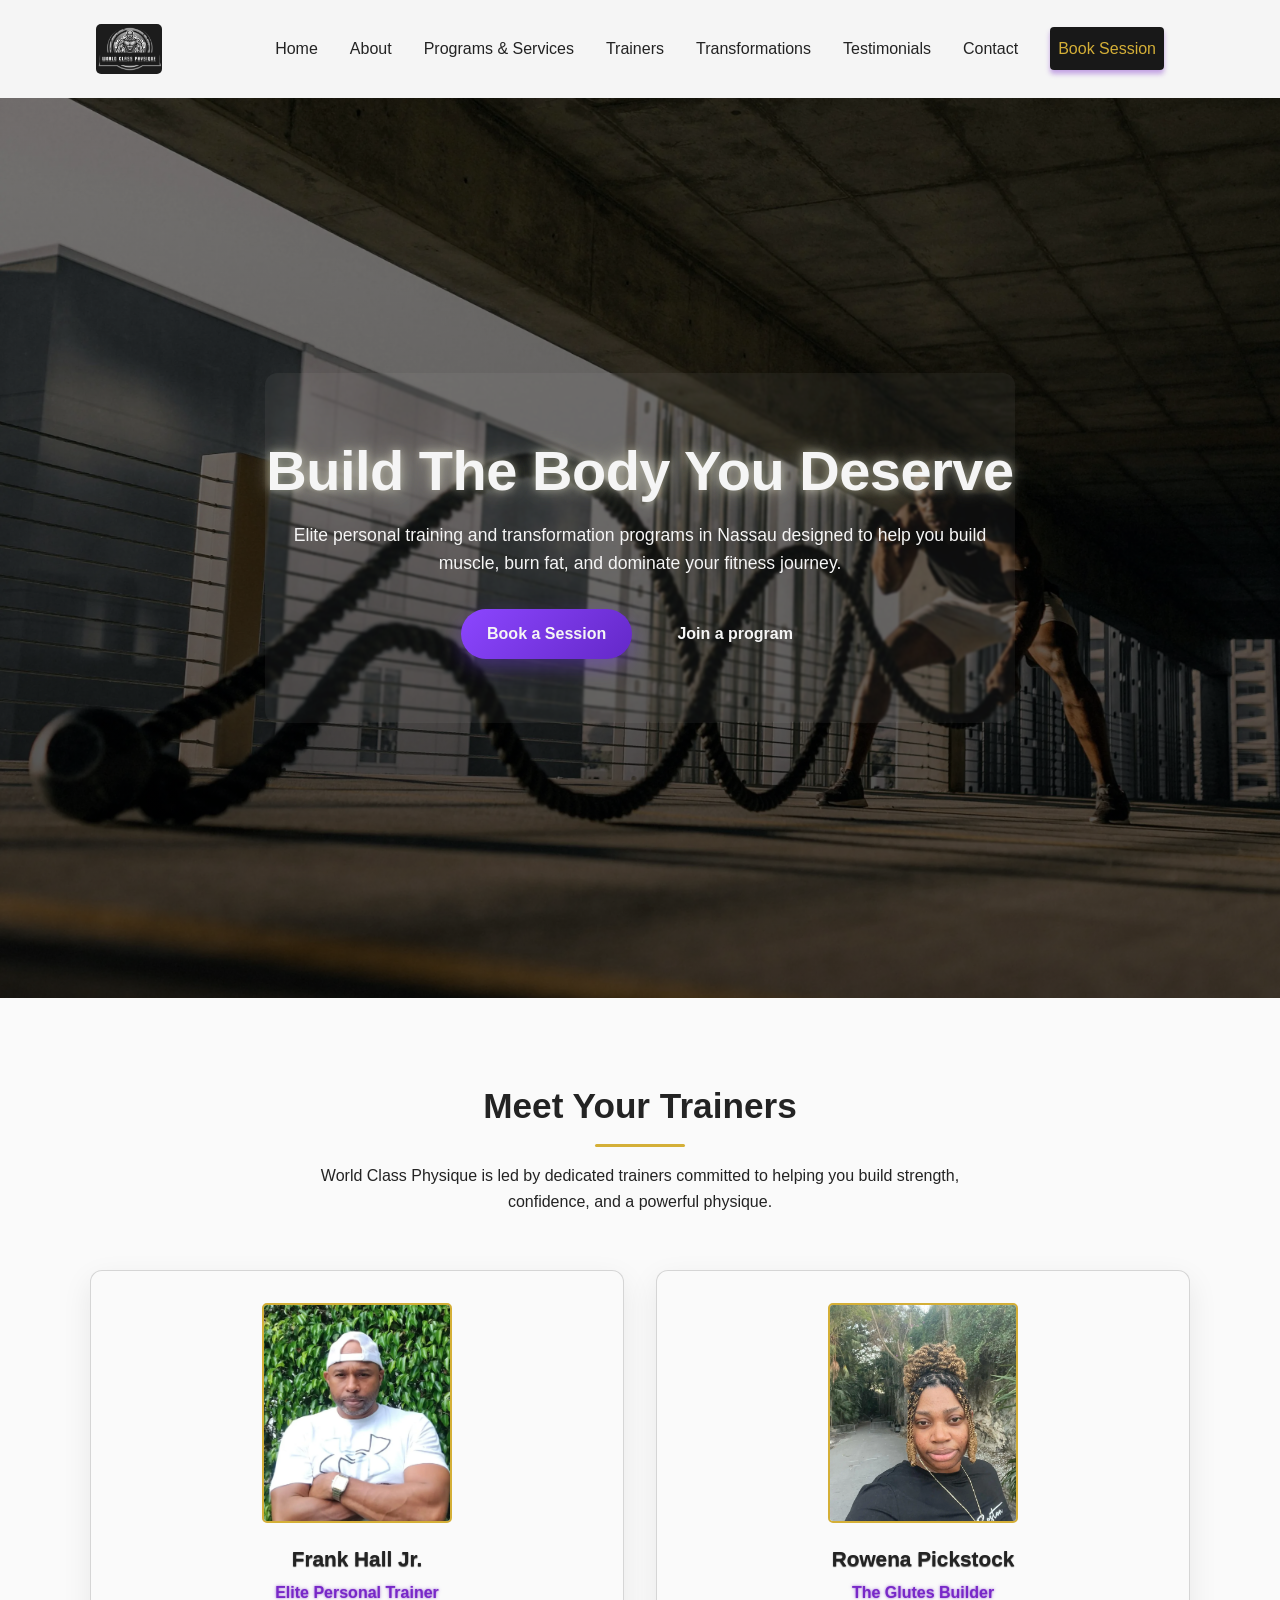
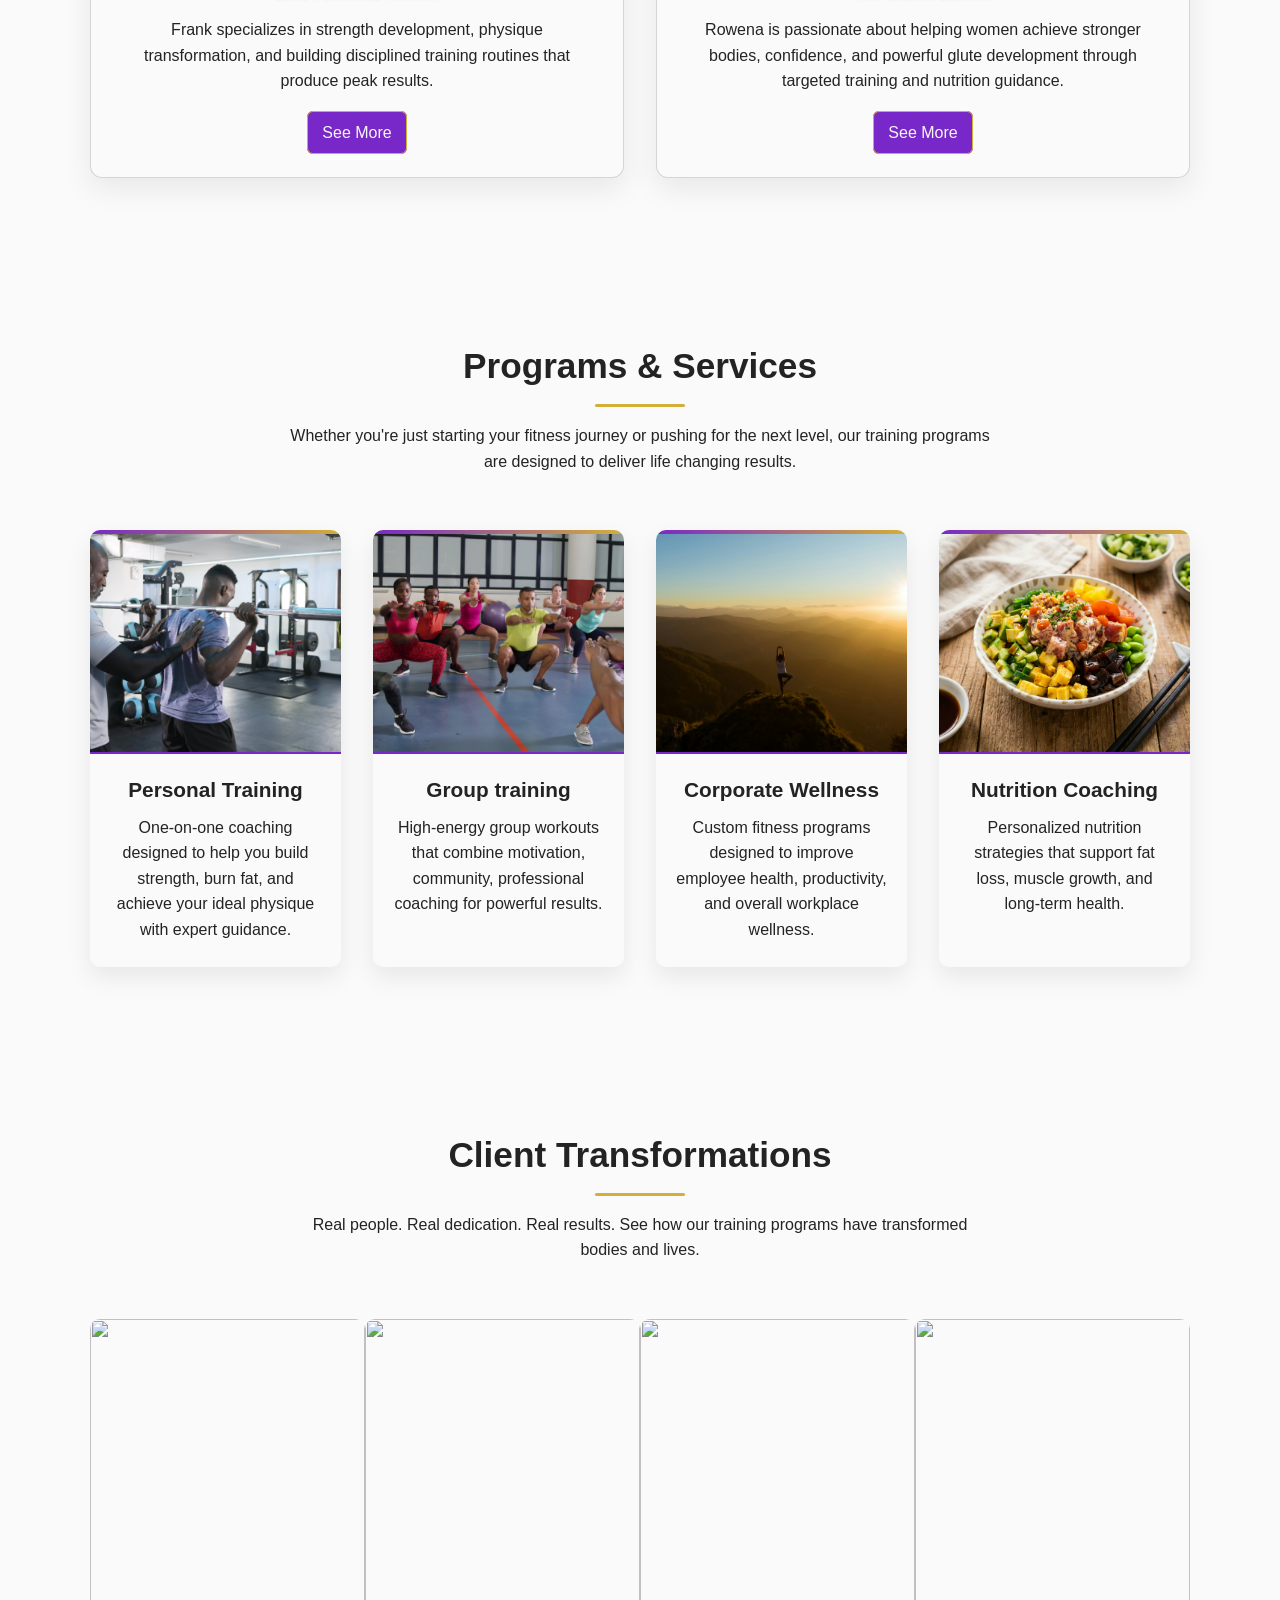
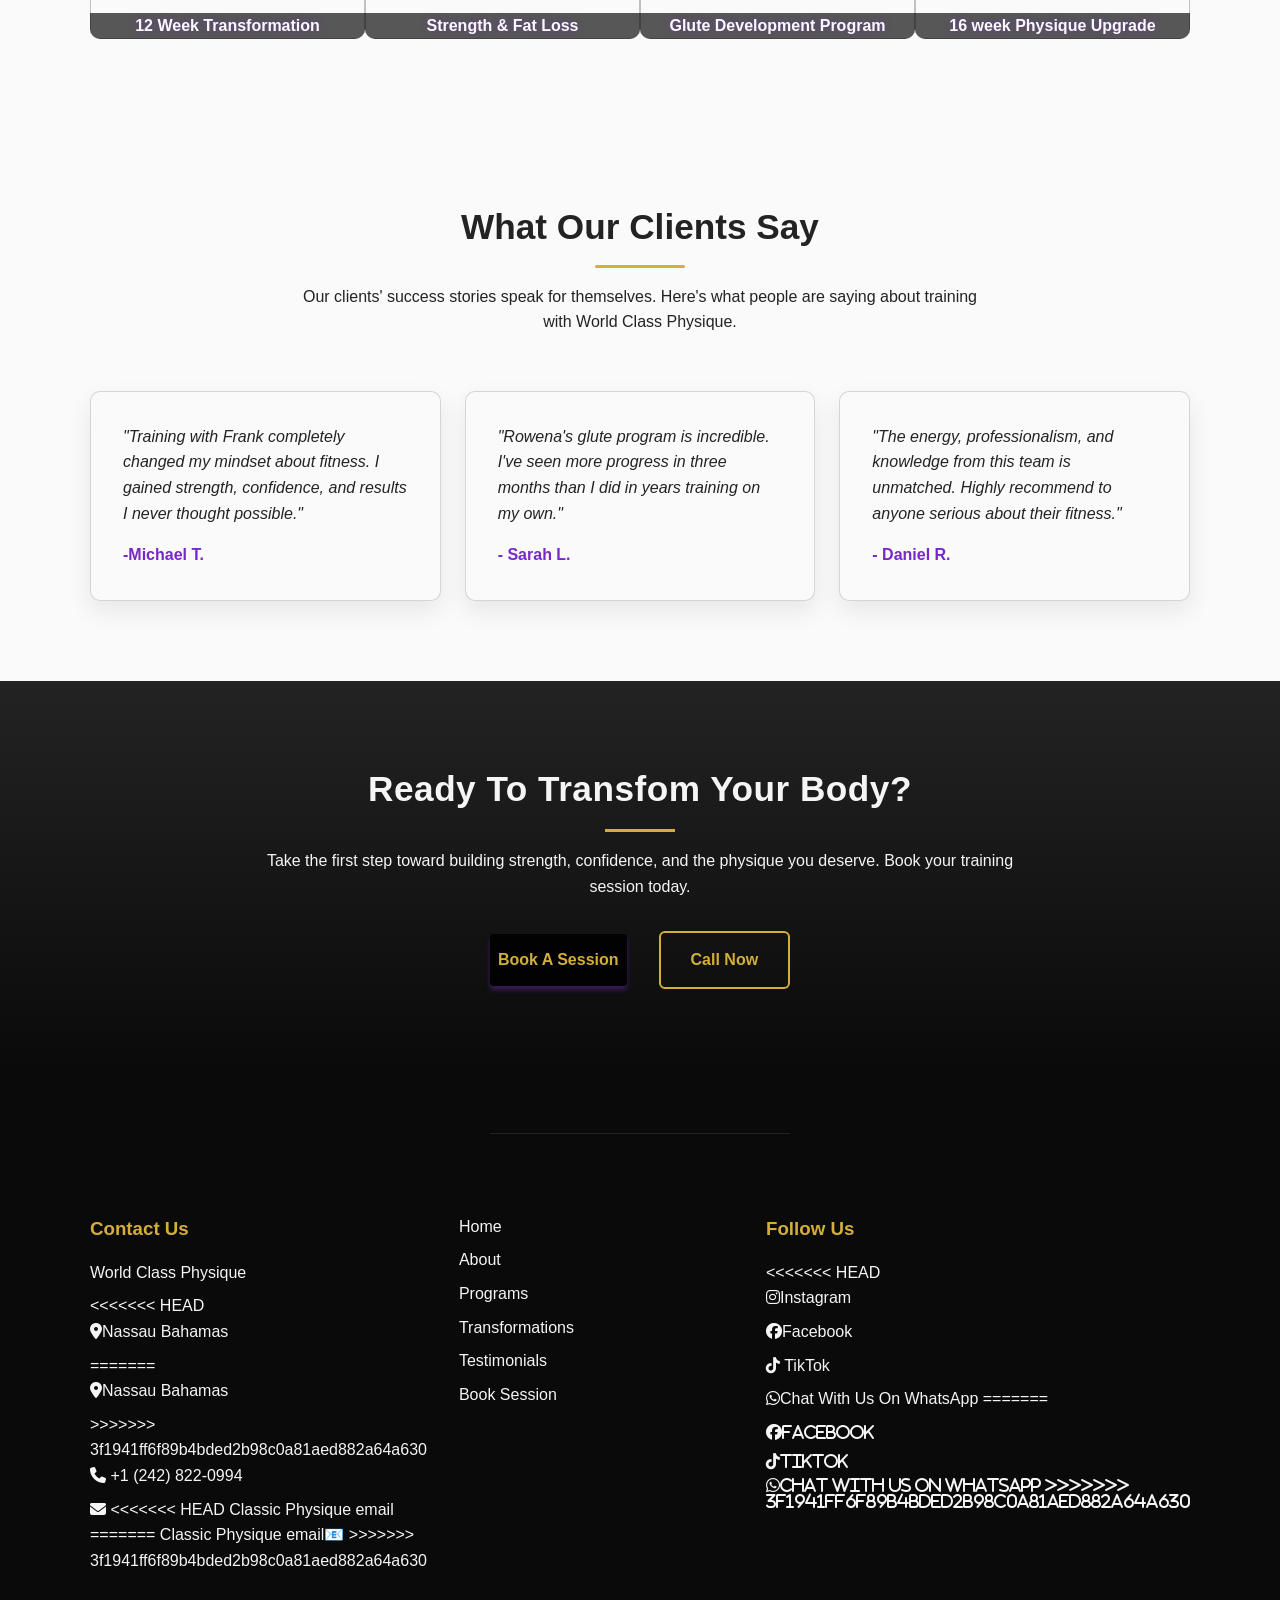
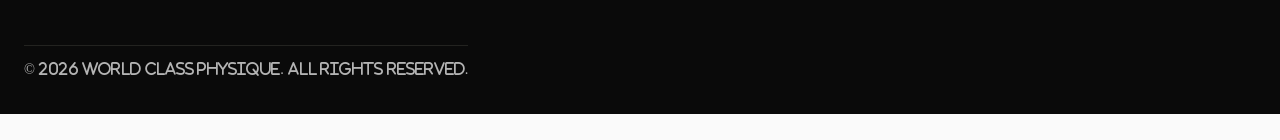
==== index.html @ ebf7472f "new updatte" ====
<!DOCTYPE html>
<html lang="en">

<head>
  <meta charset="UTF-8" />
  <meta name="description"
    content="Elite personal training and corporate wellness programs in Nassau Bahamas. Build muscle, lose fat, and transform your physique." />
  <meta name="viewport" content="width=device-width, initial-scale=1.0" />
  <title>World Class Physique | Personal Training Nassau</title>
  <link rel="stylesheet" type="text/css" href="./css/style.css" />
  <link rel="stylesheet" type="text/css" href="./css/root.css" />

  <link rel="icon" href="./images/favicon-16x16.png" />
  <link rel="stylesheet" href="https://cdnjs.cloudflare.com/ajax/libs/font-awesome/6.5.0/css/all.min.css">
  <link rel="stylesheet" href="./css/font-awesome.css" type="text/css"/>

  <link rel="icon" href="./images/favicon.png" />
  <link rel="stylesheet" href="https://cdnjs.cloudflare.com/ajax/libs/font-awesome/6.5.0/css/all.min.css">
  <link rel="stylesheet" href="./css/font-awesome.css" type="text/css"/>
</head>

<body>
  <header class="header">

    <!-- nav warpper -->

    <div class="nav-wrapper">
      <!-- nav bar -->
      <nav class="navbar">

        <!-- logo -->

        <div class="logo">
          <a href="./index.html">
           <img src="./images/Frank's Logo.png" alt="World Class Physique logo"/> 
          </a> 
        </div>

        <!-- mobile toggle menu -->
        <button class="menu-toggle" aria-label="Toggle Menu">

          <!-- creates lines for our mobile menu -->

          <span></span>
          <span></span>
          <span></span>
        </button>

        <ul class="nav-links">

          <!-- nav menu -->

          <li><a href="#home">Home</a></li>
          <li><a href="#about">About</a></li>
          <li><a href="#programs-services">Programs & Services</a></li>
          <li><a href="./html/meet-your-trainer.html#trainers">Trainers</a></li>
          <li><a href="#transformations">Transformations</a></li>
          <li><a href="#testimonials">Testimonials</a></li>
          <li><a href="#contact">Contact</a></li>

          <li>
            <a class="cta-btn" href="./html/contact.html#booking">Book Session</a>
          </li>
        </ul>
      </nav>
      <div class="nav-overlay"></div>
    </div>
  </header>

  <main>
    <section id="home" class="hero">

      <!-- hero image -->
      <div class="hero-overlay"></div>

      <!-- hero content -->
      <div class="hero-content">

        <h1>Build The Body You Deserve</h1>

        <p>Elite personal training and transformation programs in Nassau designed to help you build muscle, burn fat,
          and dominate your fitness journey.</p>

        <!-- CTA Buttons -->

        <div class="hero-buttons">

          <a href="./html/contact.html#booking" class="btn btn-primary">Book a Session</a>

          <a href="#programs-services" class="btn btn-secondary">Join a program</a>
        </div>
      </div>
    </section>

    <section id="about" class="about">
      <!-- section header -->

      <div class="section-header">
        <h2>Meet Your Trainers</h2>
        <p>World Class Physique is led by dedicated trainers committed to helping you build strength, confidence, and a
          powerful physique.</p>
      </div>

      <!-- trainer cards -->

      <div class="trainer-grid">

        <!-- trainer 1 -->

        <article class="trainer-card">

          <div class="trainer-image">
            <img src="./images/Frank's Profile picture.webp" alt="Trainer posing in front of a hedge"/>
          </div>

          <h3>Frank Hall Jr.</h3>

          <p class="trainer-role"> Elite Personal Trainer</p>

          <p>Frank specializes in strength development, physique transformation, and building disciplined training
            routines that produce peak results.</p>
            <br>
            <div>
              <a class="see-more" href="./html/meet-your-trainer.html#trainers">See More</a>
            </div>
        </article>
        <!-- trainer 2 -->

        <article class="trainer-card">

          <div class="trainer-image">
            <img src="./images/Trainer-Rowina.webp" alt="Trainer Rowina" />
          </div>

          <h3>Rowena Pickstock</h3>

          <p class="trainer-role">The Glutes Builder</p>

          <p>Rowena is passionate about helping women achieve stronger bodies, confidence, and powerful glute
            development through targeted training and nutrition guidance.</p>
            <br>
            <div>
              <a class="see-more" href="./html/meet-your-trainer.html#trainer2">See More</a>
            </div>
        </article>
      </div>
    </section>

    <section id="programs-services" class="programs">

      <!-- section heading -->

      <div class="section-header">

        <h2>Programs & Services</h2>

        <p>Whether you're just starting your fitness journey or pushing for the
          next level, our training programs are designed to deliver life changing results.</p>
      </div>

      <!-- service grid -->

      <div class="services-grid">

        <!-- service 1 -->

        <article class="service-card">

          <div class="service-image">
            <img src="./images/World class physique personal trainer.webp.webp" alt="" />
          </div>

          <h3>Personal Training</h3>

          <p>
            One-on-one coaching designed to help you build strength, burn fat, and achieve your ideal physique with
            expert guidance.
          </p>
        </article>

        <!-- service 2 -->

        <article class="service-card">

          <div class="service-image">
            <img src="./images/Group Training.webp" alt="" />
          </div>

          <h3>Group training</h3>

          <p>
            High-energy group workouts that combine motivation, community, professional coaching for powerful results.
          </p>
        </article>

        <!-- service 3 -->

        <article class="service-card">

          <div class="service-image">
            <img src="./images/Custom workouts.jpg" alt="" />
          </div>

          <h3>Corporate Wellness</h3>

          <p>
            Custom fitness programs designed to improve employee health, productivity, and overall workplace wellness.
          </p>
        </article>

        <!-- section 4 -->

        <article class="service-card">

          <div class="service-image">
            <img src="./images/Physique nutrition.webp" alt="" />
          </div>

          <h3>Nutrition Coaching</h3>

          <p>
            Personalized nutrition strategies that support fat loss, muscle growth, and long-term health.
          </p>
        </article>
      </div>
    </section>

    <section id="transformations" class="transformations">

      <!-- section header -->

      <div class="section-header">

        <h2> Client Transformations</h2>

        <p>
          Real people. Real dedication. Real results. See how our training programs have transformed bodies and lives.
        </p>
      </div>

      <!-- transformation-grid -->

      <div class="transformations-grid">

        <!-- Transformation 1 -->

        <figure class="transformation-card">

          <img src="" alt="" />

          <figcaption>
            12 Week Transformation
          </figcaption>
        </figure>

        <!-- Transformation 2 -->

        <figure class="transformation-card">

          <img src="" alt="" />

          <figcaption>
            Strength & Fat Loss
          </figcaption>
        </figure>

        <!-- Transformation 3 -->

        <figure class="transformation-card">

          <img src="" alt="" />

          <figcaption>
            Glute Development Program
          </figcaption>
        </figure>
        <!-- Transformation 4 -->

        <figure class="transformation-card">
          <img src="" alt=""/>

          <figcaption>
            16 week Physique Upgrade
          </figcaption>
        </figure>
      </div>
    </section>

    <section id="testimonials" class="testimonials">

      <!-- section header -->

      <div class="section-header">

        <h2>What Our Clients Say</h2>

        <p>
          Our clients' success stories speak for themselves. Here's what people are saying about training with World
          Class Physique.
        </p>
      </div>

      <!-- testimonials Grid -->

      <div class="testimonials-grid">

        <!-- testimonials 1 -->

        <article class="testimonial-card">

          <p class="testimonial-text">
            "Training with Frank completely changed my mindset about fitness. I gained strength, confidence, and results
            I never thought possible."
          </p>

          <p class="testimonial-name">
            -Michael T.
          </p>
        </article>

        <!-- testimonial 2 -->

        <article class="testimonial-card">

          <p class="testimonial-text">
            "Rowena's glute program is incredible. I've seen more progress in
            three months than I did in years training on my own."
          </p>

          <p class="testimonial-name">
            - Sarah L.
          </p>
        </article>


        <!-- testimonial 3 -->

        <article class="testimonial-card">

          <p class="testimonial-text">
            "The energy, professionalism, and knowledge from this team is unmatched. Highly recommend to anyone serious
            about their fitness."
          </p>

          <p class="testimonial-name">
            - Daniel R.
          </p>
        </article>
      </div>
    </section>

    <section class="booking">

      <div class="booking-container">

        <h2>Ready To Transfom Your Body?</h2>

        <p>
          Take the first step toward building strength, confidence, and the physique you deserve. Book your training
          session today.
        </p>

        <div class="booking-buttons">

          <a href="./html/contact.html#booking" class="cta-btn">Book A Session</a>

          <a href="tel:12428220994" class="secondary-btn">Call Now</a>
        </div>
      </div>
    </section>
  </main>

  <footer class="footer">

    <div class="footer-top"></div>

    <div class="footer-container">

      <!-- contact Info -->

      <div class="footer-column">

        <h3>Contact Us</h3>

        <p>World Class Physique</p>

<<<<<<< HEAD
        <p class="nassau"><i class="fa-solid fa-location-dot"></i>Nassau Bahamas</p>
=======
        <p><i class="fa-solid fa-location-dot"></i>Nassau Bahamas</p>
>>>>>>> 3f1941ff6f89b4bded2b98c0a81aed882a64a630

        <p>
          <a href="tel:12428220994">
            <i class="fa-solid fa-phone"></i> +1 (242) 822-0994
          </a>
        </p>

        <p>
          <a href="mailto:info@worldclassphysique.org">
            <i class="fa-solid fa-envelope"></i>
<<<<<<< HEAD
            Classic Physique email</a>
=======
            Classic Physique email📧</a>
>>>>>>> 3f1941ff6f89b4bded2b98c0a81aed882a64a630
        </p>
      </div>
      <!-- quick links -->

      <div class="footer-column">

        <ul class="footer-links">
          <li><a href="#home">Home</a></li>
          <li><a href="#about">About</a></li>
          <li><a href="#programs">Programs</a></li>
          <li><a href="#transformations">Transformations</a></li>
          <li><a href="#testimonials">Testimonials</a></li>
          <li><a href="./html/contact.html#booking">Book Session</a></li>
        </ul>
      </div>

      <!-- social media -->

      <div class="footer-column" id="contact">

        <h3>Follow Us</h3>

        <ul class="social-links">
<<<<<<< HEAD
          <li class="insta">
            <a href="#" target="_blank">
            <i class="fa-brands fa-instagram"></i>Instagram
            </a>
          </li>

          <li class="fbook">
              <a href="#" target="_blank">
                <i class="fa-brands fa-facebook"></i>Facebook
              </a>
          </li>

          <li class="tik">
            <a href="#" target="_blank">
              <i class="fa-brands fa-tiktok"></i>
            TikTok</a>
          </li>

          <li class="whatsapp">
            <a href="https://wa.me/12428220994" target="_blank">
              <i class="fa-brands fa-whatsapp"></i>Chat With Us On WhatsApp
=======
          <li>
            <a href="#" target="_blank">
            <i class="fa-brands fa-instagram></i>Instagram
            </a>
          </li>

          <li>
              <a href="#" target="_blank">
                <i class="fa-brands fa-facebook">Facebook</i>
              </a>
          </li>

          <li>
            <a href="#" target="_blank">
              <i class="fa-brands fa-tiktok">TikTok</i>
            </a>
          </li>

          <li>
            <a href="https://wa.me/12428220994" target="_blank">
              <i class="fa-brands fa-whatsapp">Chat With Us On WhatsApp</i>
>>>>>>> 3f1941ff6f89b4bded2b98c0a81aed882a64a630
            </a>
          </li>
        </ul>
      </div>
    </div>

    <!-- Footer bottom -->

    <div class="footer-bottom">
      <p>© 2026 World Class Physique. All Rights Reserved.</p>
    </div>
  </footer>
  <script src="./js/script.js"></script>
</body>
</html>
---- css/style.css ----
* {
  box-sizing: border-box;
  margin: 0px;
  padding: 0px;
}

html {
  scroll-behavior: smooth;
}


/* base styling */

body {
  font-family: 'Roboto', sans-serif;
  line-height: 1.6;
  color: var(--text-primary);
  background-color: var(--bg-light);
  /* height: 100vh; */
}

/* body.menu-open { */


/* images */

img {
  max-width: 100%;
  display: block;
}

/* links */

a {
  text-decoration: none;
  color: inherit;
}

/* lists */

ul {
  list-style: none;
}

/* section spacing*/

section {
  padding: 4rem 1.5rem;
}

.section-header {
  text-align: center;
  max-width: 700px;
  margin: 0 auto 3rem auto;
}

.section-header h2 {
  font-size: 2rem;
  margin-bottom: 1rem;
}

.section-header p {
  font-size: 1rem;
  color: rgb(90, 90, 90);
}

/* buttons */

.btn {
  display: inline-block;
  padding: 12px 26px;
  border-radius: 50px;
  font-weight: 600;
  font-size: 1rem;
  transition: all 0.3s ease;
  cursor: pointer;
}

/* primary button */

.btn-primary {
  background: linear-gradient(
    135deg,
    rgb(140, 70, 255),
    rgb(100, 40, 200)
  );
  color: whitesmoke;
  box-shadow: 0 8px 20px rgba(120, 60, 255, 0.35)
}

.btn-primary:hover {
  transform: translateY(-3px);
  box-shadow: 1px 1px 1px 1px rgba(255, 255, 225, 0.50);
}

.btn-primary:active {
  transform: translateY(0)
}

/* btn secondary */
.btn-secondary {
  color: whitesmoke;
  background: transparent;
}

.btn-secondary:hover {
  background: rgba(255, 255, 255, 0.12);
  color: rgba(255, 255, 225, 0.75);
  transform: translateY(-3px);
  border: 2px solid var(--purple);
  box-shadow: 1px 1px 1px 1px rgba(120, 60, 225, 0.40);
}

/* for the containers */

.container {
  max-width: 1100px;
  margin: 0 auto;
  padding: 0 1.5rem;
}

/* navbar */

.header {
  width: 100%;
  background-color: whitesmoke;
  position: sticky;
  top: 0;
  z-index: 1000;
  transition: box-shadow 0.3s ease;
  /* border-bottom: 1px solid var(--accent-color) */
}

.header.scrolled {
  box-shadow: 0 8px 20px rgba(0, 0, 0, 0.15);
}

.nav-wrapper {
  max-width: 1100px;
  margin: 0 auto;
  padding: 1rem;
}

.navbar {
  display: flex;
  justify-content: space-between;
  align-items: center;
}

/* logo */

.logo img {
  height: 40px;
  border-radius: 5px;
}

/* hamburger menu */

.menu-toggle {
  position: relative;
  z-index: 1002;
  background: none;
  border: none;
  cursor: pointer;
  display: flex;
  flex-direction: column;
  gap: 5px;
}

.menu-toggle span {
  display: block;
  width: 25px;
  height: 3px;
  background-color: var(--charcoal);
}

/* nav links */

.nav-links {
  display: flex;
  flex-direction: column;
  gap: 1.5rem;
  position: absolute; 
  top: 0;
  left: -100%;
  width: 260px;
  height: 100vh;
  background-color: whitesmoke;
  padding: 5rem 2rem;
  transition: left 0.3s ease;
  z-index: 1001;
}

/* nav-links mobile js */

.nav-links.active {
  left: 0;
}

/* nav links hover */

.nav-links a {
  font-weight: 500;
  transition: color 0.3s ease;
}

.nav-links a:hover {
  color: var(--purple);
}

/* nav overlay */

.nav-overlay {
  position: fixed;
  top:0;
  left: 0;
  width: 100%;
  height: 100vh;
  background-color: rgba(0, 0, 0, 0.5);
  opacity: 0;
  visibility: hidden;
  transition: opacity 0.3s ease;
  z-index: 1000;
}

/* show overlay */

.nav-overlay.active {
  opacity: 1;
  visibility: visible;
}


/* hero section */

.hero {
  position: relative;
  min-height: 100vh;
  background-image: url('../images/karsten-winegeart-0Wra5YYVQJE-unsplash.webp');
  background-size: cover;
  background-repeat: no-repeat;
  background-position: center;
  display: flex;
  align-items: center;
  justify-content: center;
  text-align: center;
  color: whitesmoke;
}

/* hero overlay */
.hero-overlay {
  position: absolute;
  top: 0;
  left: 0;
  width: 100%;
  height: 100%;
  background: linear-gradient(
    rgba(0, 0, 0, 0.5),
    rgba(0, 0, 0, 0.7)
  );
  z-index: 1;
}

/* hero content */

.hero-content {
  position: relative;
  max-width: 700px;
  padding: 3rem;
  z-index: 2;
  background: rgba(255, 255, 255, 0.05);
  backdrop-filter: blur(1px);
  border-radius: 12px;
  
}

.hero h1 {
  font-size: 2.6rem;
  margin-bottom: 1rem;
  line-height: 1.2;
  letter-spacing: -0.5px;
  text-shadow: 
  0px 0px 8px rgba(255, 255, 225, 0.40),
  0px 0px 18px rgba(255, 255, 225, 0.30),
  0px 0px 30px rgba(255, 255, 225, 0.2);
  animation: textGlow 2.5s ease-in-out infinite alternate;
}

@keyframes textGlow {
  from {
    text-shadow: 
    0px 0px 6px rgba(255, 255, 225, 0.35),
    0 0 12px rgba(255, 255, 225, 0.25);
  }

  to {
    text-shadow: 
    0 0 10px rgba(255, 255, 225, 0.45),
    0 0 20px rgba(255, 255, 225, 0.35);
  }
}

.hero p {
  font-size: 1.1rem;
  margin-bottom: 2rem;
}

/* hero buttons */

.hero-buttons {
  display: flex;
  flex-direction: column;
  align-items: center;
  justify-content: center;
  gap: 1.2rem;
}

/* about */

.about {
  background: var(--bg-light);
  padding: 5rem 1.5rem;
}

.section-header {
  text-align: center;
  max-width: 700px;
  margin: 0 auto 3.5rem auto;
}

.section-header h2 {
  font-size: 2.2rem;
  margin-bottom: 1rem;
  color: var(--charcoal);
  position: relative;
}

.section-header h2::after {
  content: "";
  display: block;
  width: 90px;
  height: 3px;
  background: var(--accent-color);
  margin: 0.6rem auto 0;
  border-radius: 2px;
}

.section-header p {
  margin-bottom: 1rem;
  color: var(--text-primary);
  line-height: 1.6;
}


/* trainer grid */

.trainer-grid {
  display: grid;
  grid-template-columns: 1fr;
  align-items: center;
  justify-content: center;
  gap: 2rem;
  max-width: 1100px;
  margin: auto;
}

/* trainer cards */

.trainer-card {
  background: var(--bg-light);
  padding: 2rem;
  border-radius: 12px;
  box-shadow: 0 10px 30px rgba(0, 0, 0, 0.08);
  text-align: center;
  transition: transform 0.3s ease, box-shadow 0.3s ease;
  border: 1px solid rgba(68, 68, 68, 0.2);
}

.trainer-card img {
  /* text-align: center; */
  margin: 0 auto;
}

/* trainer hover */

.trainer-card:hover {
  transform: translateY(-6px);
  box-shadow: 0 1px 1px var(--accent-color);
  border: 1px solid var(--accent-color);
}

.trainer-image {
  margin-bottom: 1.2rem;
}

.trainer-image img {
  width: 190px;
  height: 220px;
  object-fit: cover;
  margin-bottom: 1rem;
  border-radius: 5px; 
  border: 2px solid var(--accent-color);
}

/* trainer name */

.trainer-card h3 {
  font-size: 1.3rem;
  color: var(--charcoal);
  margin-bottom: 0.25rem;
  text-shadow: 0px 1px 1px rgba(0, 0, 0, 0.7);
}

/* trainer role */

.trainer-role {
  color: var(--purple);
  font-weight: 600;
  margin-bottom: 0.75rem;
  text-shadow: 
  0px 0px 2px rgba(120, 40, 200, 0.60),
  0px 0px 4px rgba(120, 40, 200, 0.30);
  transition: text-shadow 0.3s ease;
}

.trainer-card:hover .trainer-role{

text-shadow:
0 0 6px rgba(120,40,200,0.6),
0 0 16px rgba(120,40,200,0.4);

}

.trainer-card p {
  line-height: 1.6;
  font-size: 1rem;
}

/* trainer see more */

.see-more {
  background-color: var(--purple);
  border: 1px solid var(--accent-color);
  padding: 12px 14px;
  border-radius: 6px;
  color: var(--text-light);
}
/* programs */

.programs {
  background: var(--bg-light);
  padding: 5rem 1.5rem;
}

/* service grid */

.services-grid {
  display: grid;
  grid-template-columns: 1fr;
  gap: 2rem;
  max-width: 1100px;
  margin: auto;
}

/* grid service design */

.service-card {
  background: var(--bg-light);
  border-radius: 10px;
  overflow: hidden;
  box-shadow: 0 10px 25px rgba(0, 0, 0, 0.08);
  transition: transform 0.3s ease, box-shadow 0.3s ease;
  text-align: center;
  padding-bottom: 1.5rem;
}

/* card hover */

.service-card:hover {
  transform: translateY(-8px);
  box-shadow: 0 20px 40px rgba(0, 0, 0, 0.15)
}

/* service image */

.service-image img {
  width: 100%;
  height: 220px;
  object-fit: cover;
  display: block;
  border-bottom: 2px solid var(--purple);
}

/* service titles */

.service-card h3 {
  color: var(--charcoal);
  margin-top: 1.2rem;
  font-size: 1.3rem;
}

/* service text */

.service-card p {
  padding: 0 1.2rem;
  margin-top: 0.5rem;
  color: var(--text-primary);
  font-size: 1rem;
}

/* service before accent */

.service-card::before {
  content: "";
  display: block;
  height: 4px;
  background: linear-gradient(90deg,
  var(--purple),
  var(--accent-color)
  );
}

/* transformation section */

.transformations {
  background-color: var(--bg-light);
  padding: 5rem 1.5rem;
}

/* transformation grid */

.transformations-grid {
  display: grid;
  grid-template-columns: 1fr;
  max-width: 1100px;
  margin: auto;
}

/* cards */

.transformation-card {
  position: relative;
  overflow: hidden;
  border-radius: 10px;
}

/* tansformation omages */

.transformation-card img {
  width: 100%;
  height: 320px;
  object-fit: cover;
  display: block;
  transition: transform 0.4s ease;
}

/* image zoom on hover */

.transformation-card:hover img {
  transform: scale(1.05)
}

/* caption overlay */

.transformation-card figcaption {
  position: absolute;
  bottom: 0;
  left: 0;
  width: 100%;
  background: rgba(0, 0, 0, 0.65);
  text-shadow: 0 0 6px rgba(120, 40, 200, 0.50);
  color: var(--bg-light);
  text-align: center;
  font-weight: 600;
}

/* testimonials */

.testimonials {
  background: var(--bg-light);
  padding: 5rem 1.5rem;
}

/* testimonials grid */

.testimonials-grid {
  display: grid;
  grid-template-columns: 1fr;
  gap: 1.5rem;
  max-width: 1100px;
  margin: auto;
}

/* testimonial-card */

.testimonial-card {
  background: var(--bg-light);
  padding: 2rem;
  border: 1px solid rgba(68, 68, 68, 0.2); border-radius: 10px;
  box-shadow: 0 10px 25px rgba(0, 0, 0, 0.08);
  position: relative;
  transition: transform 0.3s ease, box-shadow 0.3s ease;
}

/* testimonials hover lift */

.testimonial-card:hover {
  transform: translateY(-6px);
  box-shadow: 0px 2px 2px 2px rgba(120, 60, 225, 0.40);
}

/* quote styling  */

.testimonial-text {
  font-style: italic;
  line-height: 1.6;
  color: var(--text-primary);
  margin-bottom: 1rem;
}

/* client names */

.testimonial-name {
  font-weight: 600;
  color: var(--purple);
}

.testimonials-card::before {
  content: "";
  position: absolute;
  top: 10px;
  left: 15px;
  font-size: 3rem;
  color: var(--accent-color);
  opacity: 0.3;
}

/* booking section */

.booking {
  background: linear-gradient(
    180deg,
    var(--charcoal),
    var(--black)
  );
  color: var(--text-light);
  padding: 5rem 1.5rem;
  text-align: center;
  cursor: pointer;
}

/* booking container */

.booking-container {
  max-width: 750px;
  margin: auto;
}

/* booking h2 */

.booking h2 {
  font-size: 2.2rem;
  margin-bottom: 1rem;
  letter-spacing: 0.5px;
}

/* booking h2 after */

.booking h2::after {
  content: "";
  display: block;
  width: 70px;
  height: 3px;
  background: var(--accent-color);
  margin: 0.75rem auto 0;
}

/* booking papagraph */

.booking p {
  line-height: 1.6;
  color: var(--text-light);
  margin-bottom: 2rem;
}

/* booking layout */

.booking-buttons {
  display: flex;
  flex-direction: column;
  gap: 2rem;
  align-items: center;
}

/* cta btns */

.cta-btn {
  /* background: linear-gradient( */
    /* 135deg, */
    /* var(--purple), */
    /* var(160, 80, 225) */
  /* ); */

  background-color: rgba(0, 0, 0, 0.9);
  color: var(--accent-color);
  font-weight: 600;
  transition: all 0.3s ease;
  box-shadow: 0 4px 5px rgba(120, 40, 200, 0.4);
  border: 2px solid linear-gradient(
    135deg,
    var(--purple),
    var(160, 80, 225 )
  );
  padding: 13px 8px;
  border-radius: 4px;
}

/* cta hover effect */

.cta-btn:hover {
  transform: translateY(-3px);
  box-shadow: 
  0 8px 8px rgba(120, 40, 200, 0.50),
  0 0 8px rgba(120, 40, 200, 0.4);
}

/* seconday btn */

.secondary-btn {
  border: 2px solid var(--accent-color);
  color: var(--accent-color);
  padding: 14px 30px;
  border-radius: 6px;
  font-weight: 600;
  transition: all 0.3s ease;
}

/* seconday btn hover */

.secondary-btn:hover {
  background: var(--accent-color);
  color: var(--black);
  transform: translateY(-3px);
}

/* footer */

.footer {
  background: var(--black);
  color: var(--text-light);
  padding: 4rem 1.5rem 2rem;
}


/* footer container */

.footer-container {
  max-width: 1100px;
  margin: auto;
  display: grid;
  grid-template-columns: 1fr;
  gap: 2rem;
}

/* footer column */

.footer-column h3 {
  margin-bottom: 1rem;
  color: var(--accent-color);
}

/* footer text */

.footer-column p {
  margin-bottom: 0.5rem;
  color: var(--text-light);
}

.footer-links {
  list-style: none;
  padding: 0px;
}

/* footer link styling */

.footer-links li {
  margin-bottom: 0.5rem;
}

.footer-links a {
  color: var(--text-light);
  text-decoration: none;
  transition: color 0.25s ease;
}

/* footer hover */

.footer-links a:hover {
  color: var(--accent-color);
}

/* social links */

.social-links {
  list-style: none;
  padding: 0px;
}

.social-links li {
  margin-bottom: 0.5rem;
}

.social-links a {
  color: var(--text-light);
  text-decoration: none;
  transition: color 0.25s ease;
}


/* footer bottom */

.footer-bottom {
  border-top: 1px solid rgba(255, 255, 225, 0.1);
  margin-top: 2rem;
  padding-top: 1rem;
  text-align: center;
  font-size: 0.9rem;
  color: rgb(180, 180, 180);
}

.footer-top {
  padding: 1rem;
  border-left: 12px;
  max-width: 300px;
  height: 12px;
  margin: 0 auto 3rem;
  text-align: center;
  border-top: 1px solid rgba(255, 255, 225, 0.1);
  margin-bottom: 3rem;
  color: rgb(180, 180, 180);
}

/* trainers section */

.trainers-section {
  padding: 4rem 1.5rem;
  background-color: var(--bg-light);
}

/* trainer card container */

.trainer-card-container {
  display: flex;
  flex-direction: column;
  margin-bottom: 4rem;
  align-items: stretch;
  gap: 2rem;
}

/* trainer bio */

.trainer-bio {
  background-color: var(--bg-light);
  padding: 2rem;
  border-radius: 14px;
  border: 1px solid rgba(68, 68, 68, 0.2); 
  box-shadow: 0 10px 30px rgba(0, 0, 0, 0.25);
  transition: transform 0.3s ease, box-shadow 0.3s ease, border 0.3s ease;
}


.trainer-bio:hover {
  border: 1px solid var(--accent-color);
  box-shadow: 1px 1px 1px var(--accent-color);
  transform: translateY(-4px);
}

.trainer-header {
  display: flex;
  flex-direction: column;
  align-items: center;
  text-align: center;
  gap: 1rem;
  margin-bottom: 1.5rem;
}

.trainer-info h3 {
  margin: 0;
  font-size: 1.4rem;
  color: var(--charcoal);
}

.trainer-info {
  text-align: center;
}

.trainer-info h4 {
  margin-top: 0.2rem;
  font-size: 0.95rem;
  font-weight: 600;
  color: var(--purple);
  text-shadow:0px 0px 2px rgba(120, 40, 200, 0.60),
  0px 0px 4px rgba(120, 40, 200, 0.30);
  transition: text-shadow 0.3s ease;
}

.trainer-info h4:hover {
text-shadow:
0 0 6px rgba(120,40,200,0.6),
0 0 16px rgba(120,40,200,0.4);

}

.trainer-bio p {
  max-height: 320px;
  overflow-y: auto;
  line-height: 1.7;
  padding-right: 0.5rem;
}

/* trainer profile image */

.trainer-profile-image img {
  width: 190px;
  height: 220px;
  object-fit: cover;
  margin-bottom: 1rem;
  border-radius: 5px; 
  border: 2px solid var(--accent-color);
}

/* video section */

.trainer-video video {
  display: block;
  margin-top: 3rem;
  width: 100%;
  max-height: 420px;
  object-fit: cover;
  border-radius: 14px;
  box-shadow: 2px 10px 25px rgba(0, 0, 0, 0.40);
  object-fit: cover;
}

.trainer-video, .trainer-bio {
  flex: 1;
}



/* Iphone mini, regular phones, ipads, and desktop */
/* tablets */

/* tablet */

@media (min-width:768px) {

.menu-toggle {
  display: none;
}  

.nav-wrapper {
  max-width: 1100px;
  margin-left: 5rem;
}

.nav-links {
  position: sticky;
  display: flex;
  flex-direction: row;
  align-items: center;
  gap: 2rem;
  height: auto;
  width: auto;
  margin-left: auto;
  padding: 0;
}

.navbar {
  display: flex;
  flex-direction: row;
  align-items: center;
}

.services-grid {
  grid-template-columns: repeat(2,1fr);
}

.transformations-grid {
  grid-template-columns: repeat(2,1fr);
}

.testimonials-grid {
  grid-template-columns: repeat(2,1fr);
}

.trainer-grid {
  grid-template-columns: repeat(2,1fr);
}

.hero-buttons {
  flex-direction: row;
}

.booking-buttons {
  flex-direction: row;
  justify-content: center;
}

.footer-container {
  grid-template-columns: repeat(3,1fr);
}

.hero-content {
  max-width:750px;
  padding: 4rem 0;
}

.logo {
  margin-right: 1rem;
}

.trainer-card-container {
  display: flex;
  flex-direction: row;
  align-items: stretch;
  gap: 2rem;
}

.trainer-bio {
  width: 50%;
  flex: 1;
}

.trainer-video {
  width: 100%;
  height: 100%;
  object-fit: cover;
  min-height: 0;
}

.trainers-section {
  padding: 5rem 2.5rem;
}

.trainer-header {
  display: flex;
  flex-direction: column;
  align-items: center;
  justify-content: center;
}

}

/* small phones */

@media (max-width:380px) {

.hero h1 {
font-size:2.1rem;
}

.hero-content {
padding:2rem;
}

.btn {
padding:10px 20px;
font-size:0.9rem;
}

img {
height:auto;
}

.trainers-section {
  padding: 3rem 1rem;
}

.trainer-bio p {
  max-height: none;
}

.trainer-profile-image img {
  height: 125px;
  width: 124px;
}

.trainer-header {
  display: flex;
  flex-direction: column;
  align-items: center;
}


.trainer-profile-image img {
  margin-bottom: 0;
}

}

/* desktop */

@media (min-width:1024px) {

  .header {
    padding: 0.5rem 0;
  }

  .logo img {
    height: 50px;
  }

.services-grid {
grid-template-columns: repeat(4,1fr);
}

.transformations-grid {
grid-template-columns: repeat(4,1fr);
}

.testimonials-grid {
grid-template-columns: repeat(3,1fr);
}

.hero h1 {
font-size:3.5rem;
}

.trainer-card-container {
  flex-direction: row;
  align-items: flex-start;
  gap: 3rem;
  max-width: 1200px;
  margin: 0 auto 4rem auto;
}

.trainer-bio p {
  max-height: 420px;
}

.trainer-header {
  display: flex;
  flex-direction: column;
  align-items: center;
  text-align: left;
  gap: 1.5rem;
}

.trainer-info {
  text-align: left;
}

.trainer-image img {
  margin-bottom: 0;
   width: 190px;
  height: 220px;
  object-fit: cover;
  margin-bottom: 1rem;
  border-radius: 5px; 
  border: 2px solid var(--accent-color);
}

.trainer-video {
  flex: 1;
  max-width: 600px;
}

.trainer-video video {
  min-height: 340px;
}

}
---- css/root.css ----
:root {
  
  /* core brand colrs  */
  --black:rgb(10, 10, 10);
  --charcoal: rgb(35, 35, 35);

  --purple: rgb(120, 40, 200);
  --accent-color: rgb(212, 175, 55);

  /* text colors */
  
  --text-primary: rgb(35, 35, 35);
  --text-light: rgb(245, 245, 245);

  /* background colors */
  --bg-dark: rgb(10, 10, 10);

  --bg-light: rgb(250, 250, 250);
}
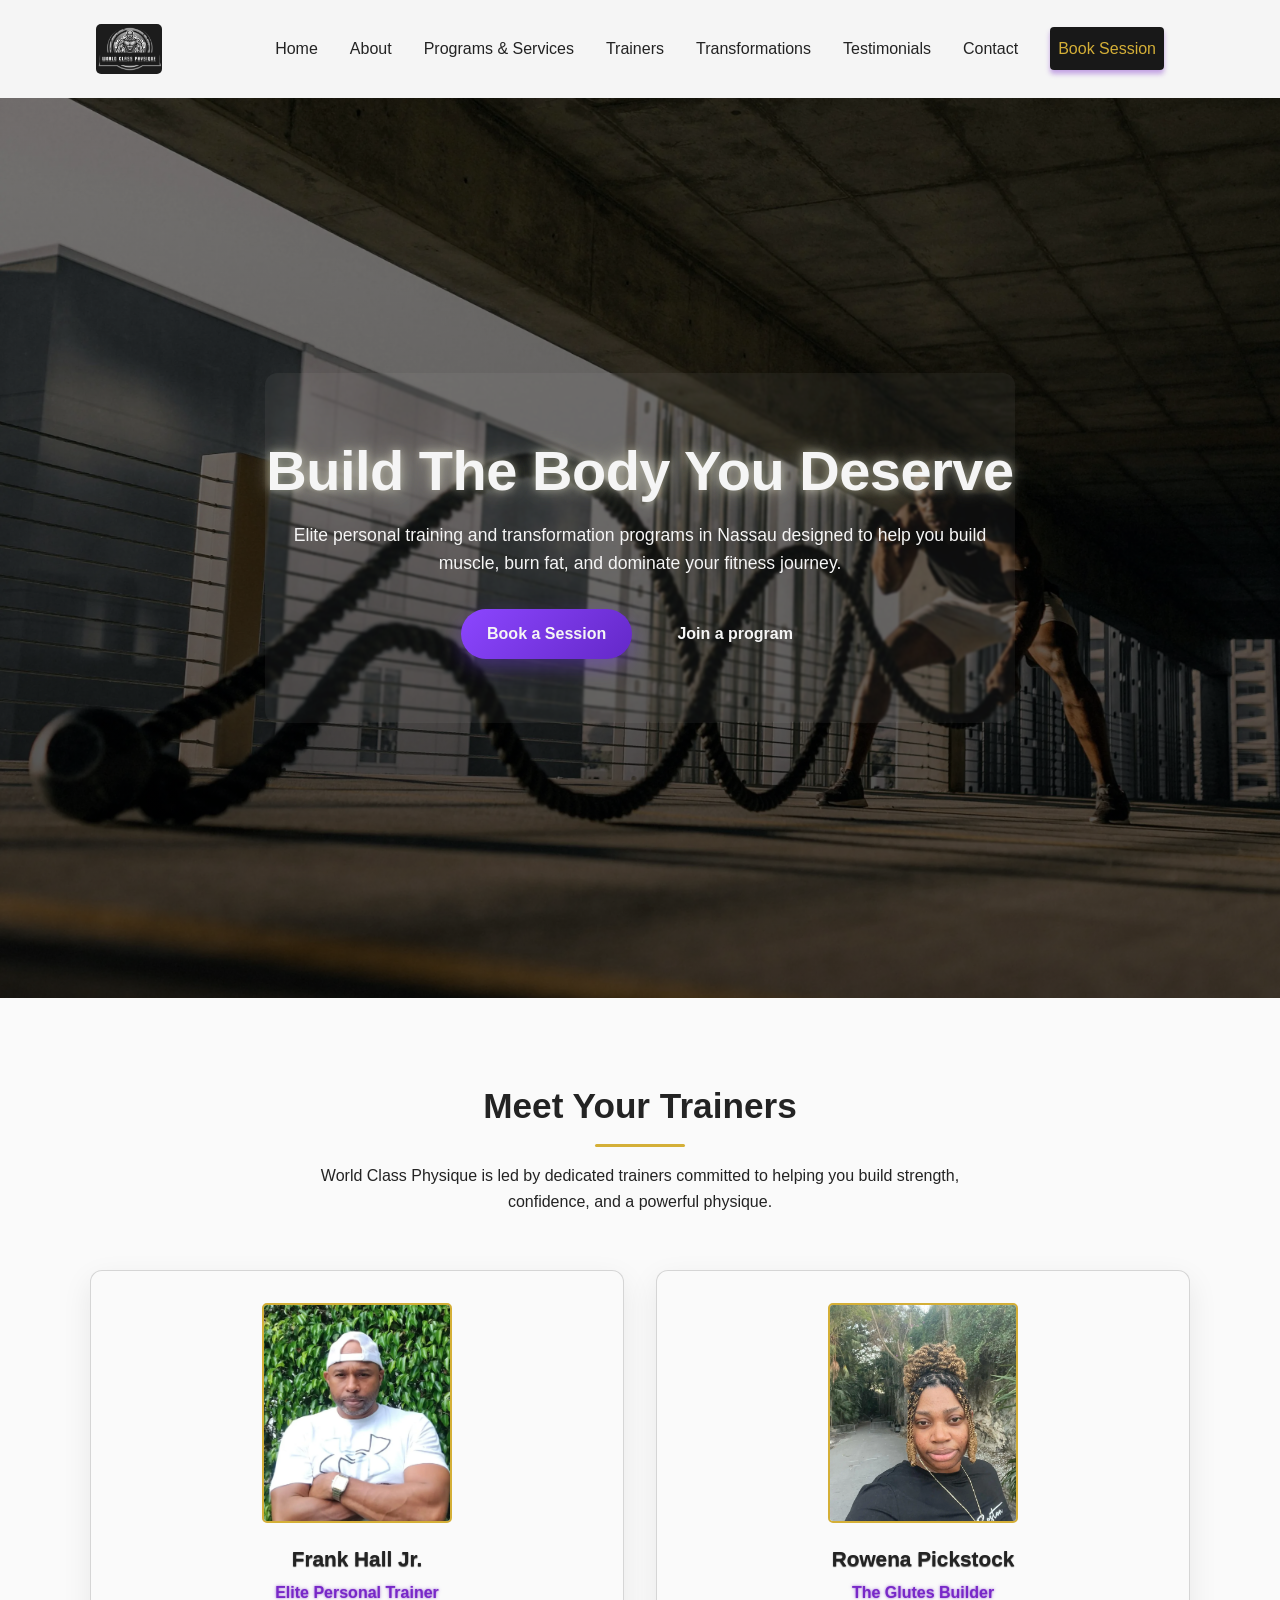
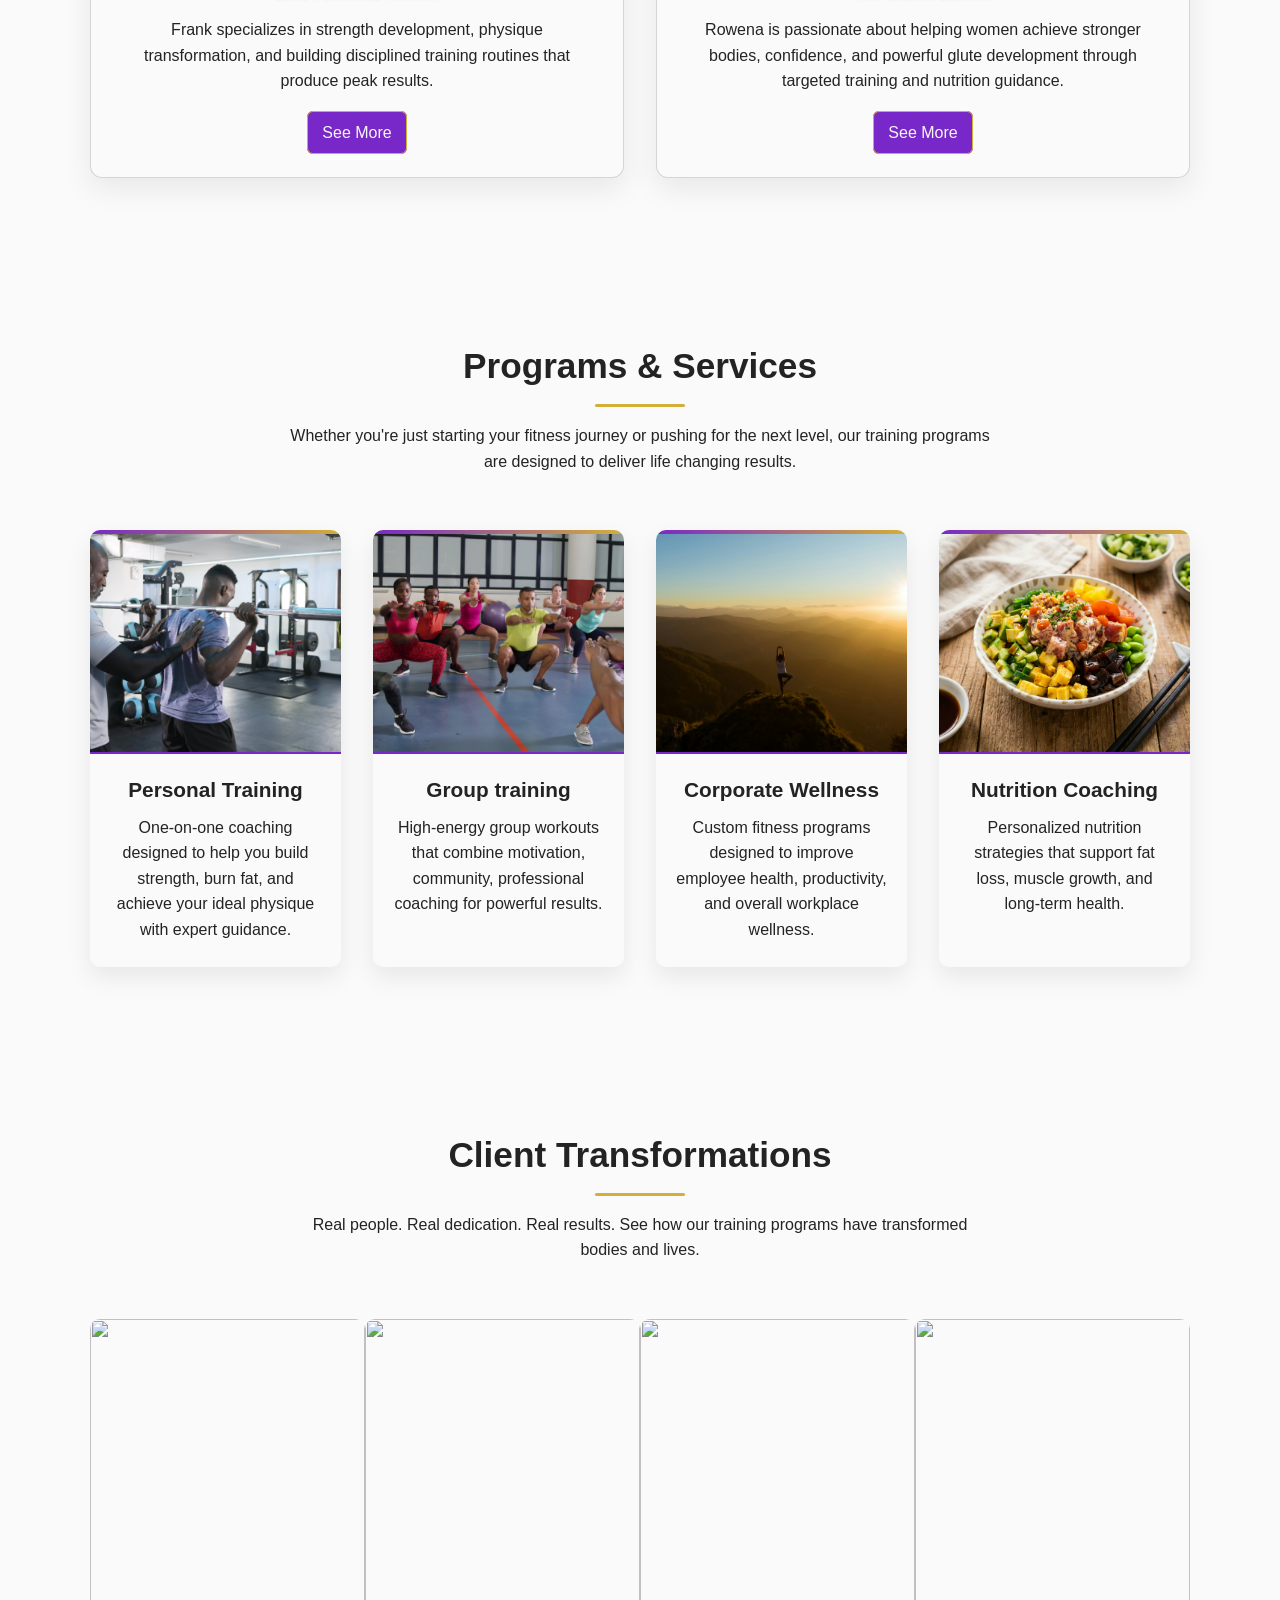
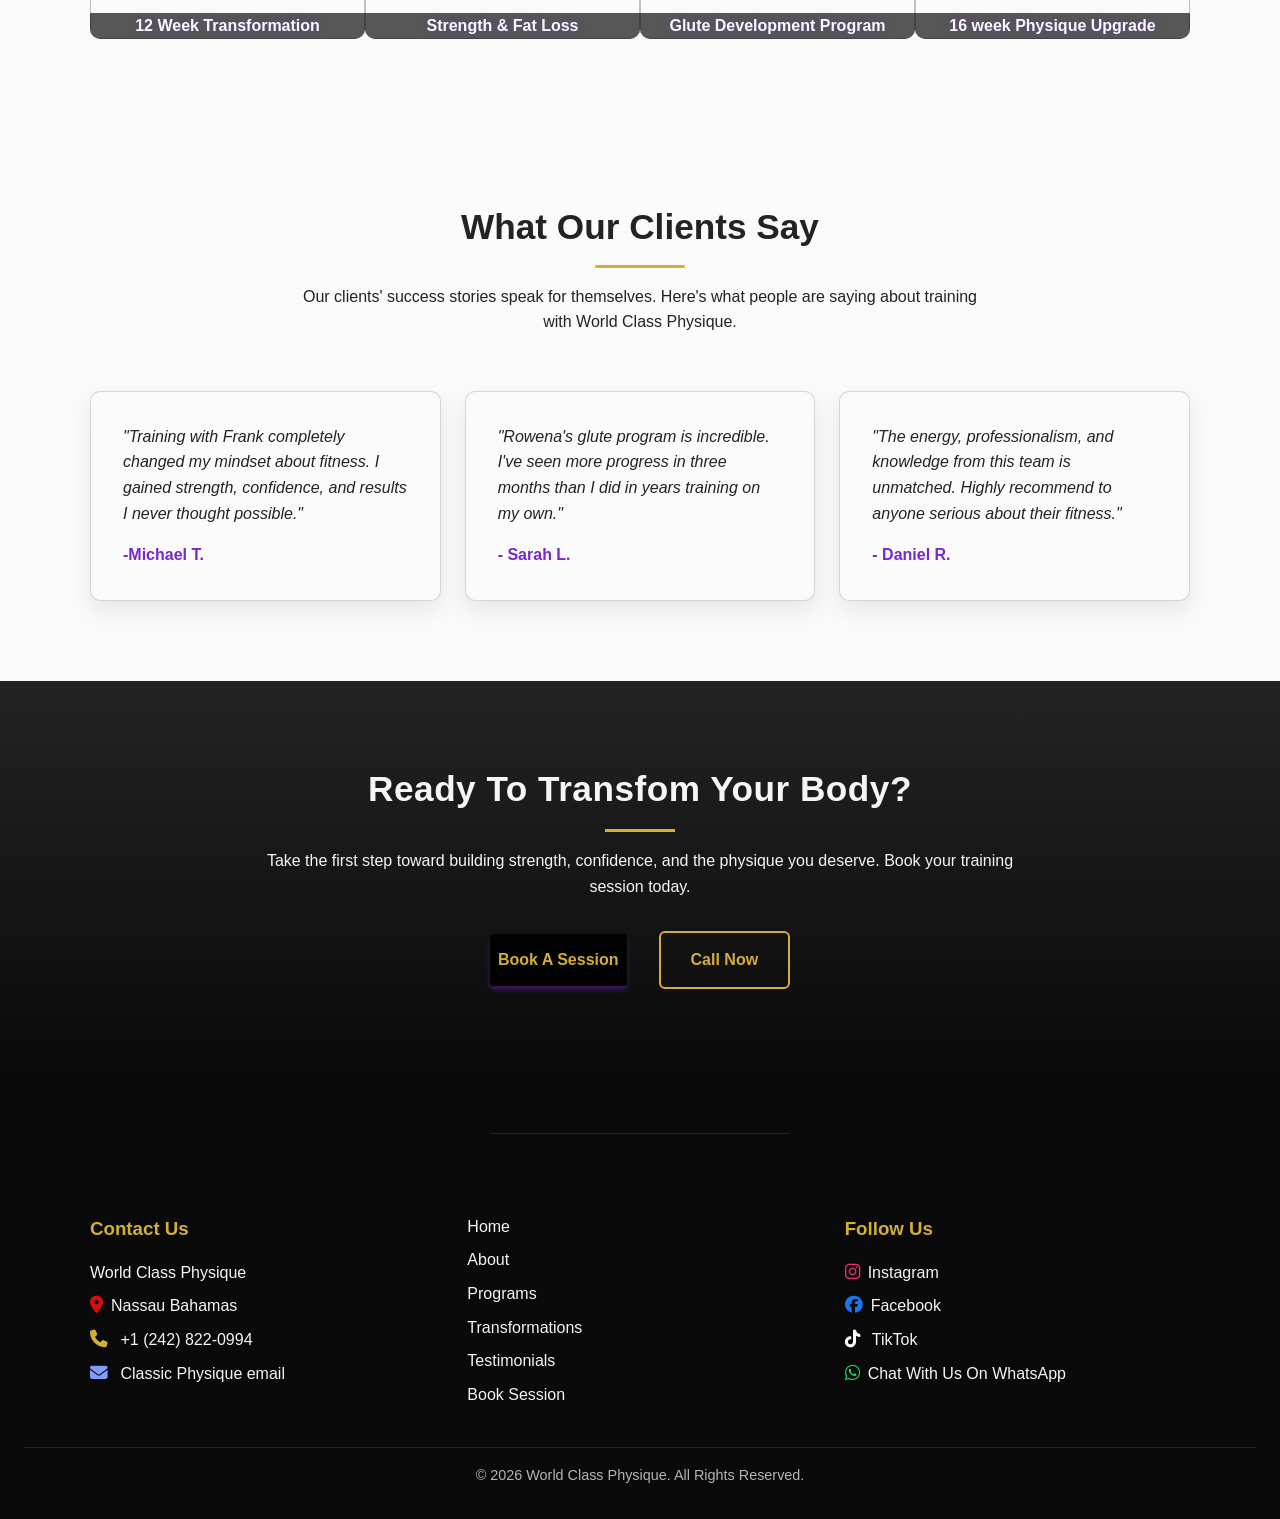
==== commit 3d7b4db4: "new update" ====
--- a/index.html
+++ b/index.html
@@ -384,11 +384,7 @@
 
         <p>World Class Physique</p>
 
-<<<<<<< HEAD
         <p class="nassau"><i class="fa-solid fa-location-dot"></i>Nassau Bahamas</p>
-=======
-        <p><i class="fa-solid fa-location-dot"></i>Nassau Bahamas</p>
->>>>>>> 3f1941ff6f89b4bded2b98c0a81aed882a64a630
 
         <p>
           <a href="tel:12428220994">
@@ -399,11 +395,7 @@
         <p>
           <a href="mailto:info@worldclassphysique.org">
             <i class="fa-solid fa-envelope"></i>
-<<<<<<< HEAD
             Classic Physique email</a>
-=======
-            Classic Physique email📧</a>
->>>>>>> 3f1941ff6f89b4bded2b98c0a81aed882a64a630
         </p>
       </div>
       <!-- quick links -->
@@ -427,7 +419,6 @@
         <h3>Follow Us</h3>
 
         <ul class="social-links">
-<<<<<<< HEAD
           <li class="insta">
             <a href="#" target="_blank">
             <i class="fa-brands fa-instagram"></i>Instagram
@@ -449,29 +440,6 @@
           <li class="whatsapp">
             <a href="https://wa.me/12428220994" target="_blank">
               <i class="fa-brands fa-whatsapp"></i>Chat With Us On WhatsApp
-=======
-          <li>
-            <a href="#" target="_blank">
-            <i class="fa-brands fa-instagram></i>Instagram
-            </a>
-          </li>
-
-          <li>
-              <a href="#" target="_blank">
-                <i class="fa-brands fa-facebook">Facebook</i>
-              </a>
-          </li>
-
-          <li>
-            <a href="#" target="_blank">
-              <i class="fa-brands fa-tiktok">TikTok</i>
-            </a>
-          </li>
-
-          <li>
-            <a href="https://wa.me/12428220994" target="_blank">
-              <i class="fa-brands fa-whatsapp">Chat With Us On WhatsApp</i>
->>>>>>> 3f1941ff6f89b4bded2b98c0a81aed882a64a630
             </a>
           </li>
         </ul>
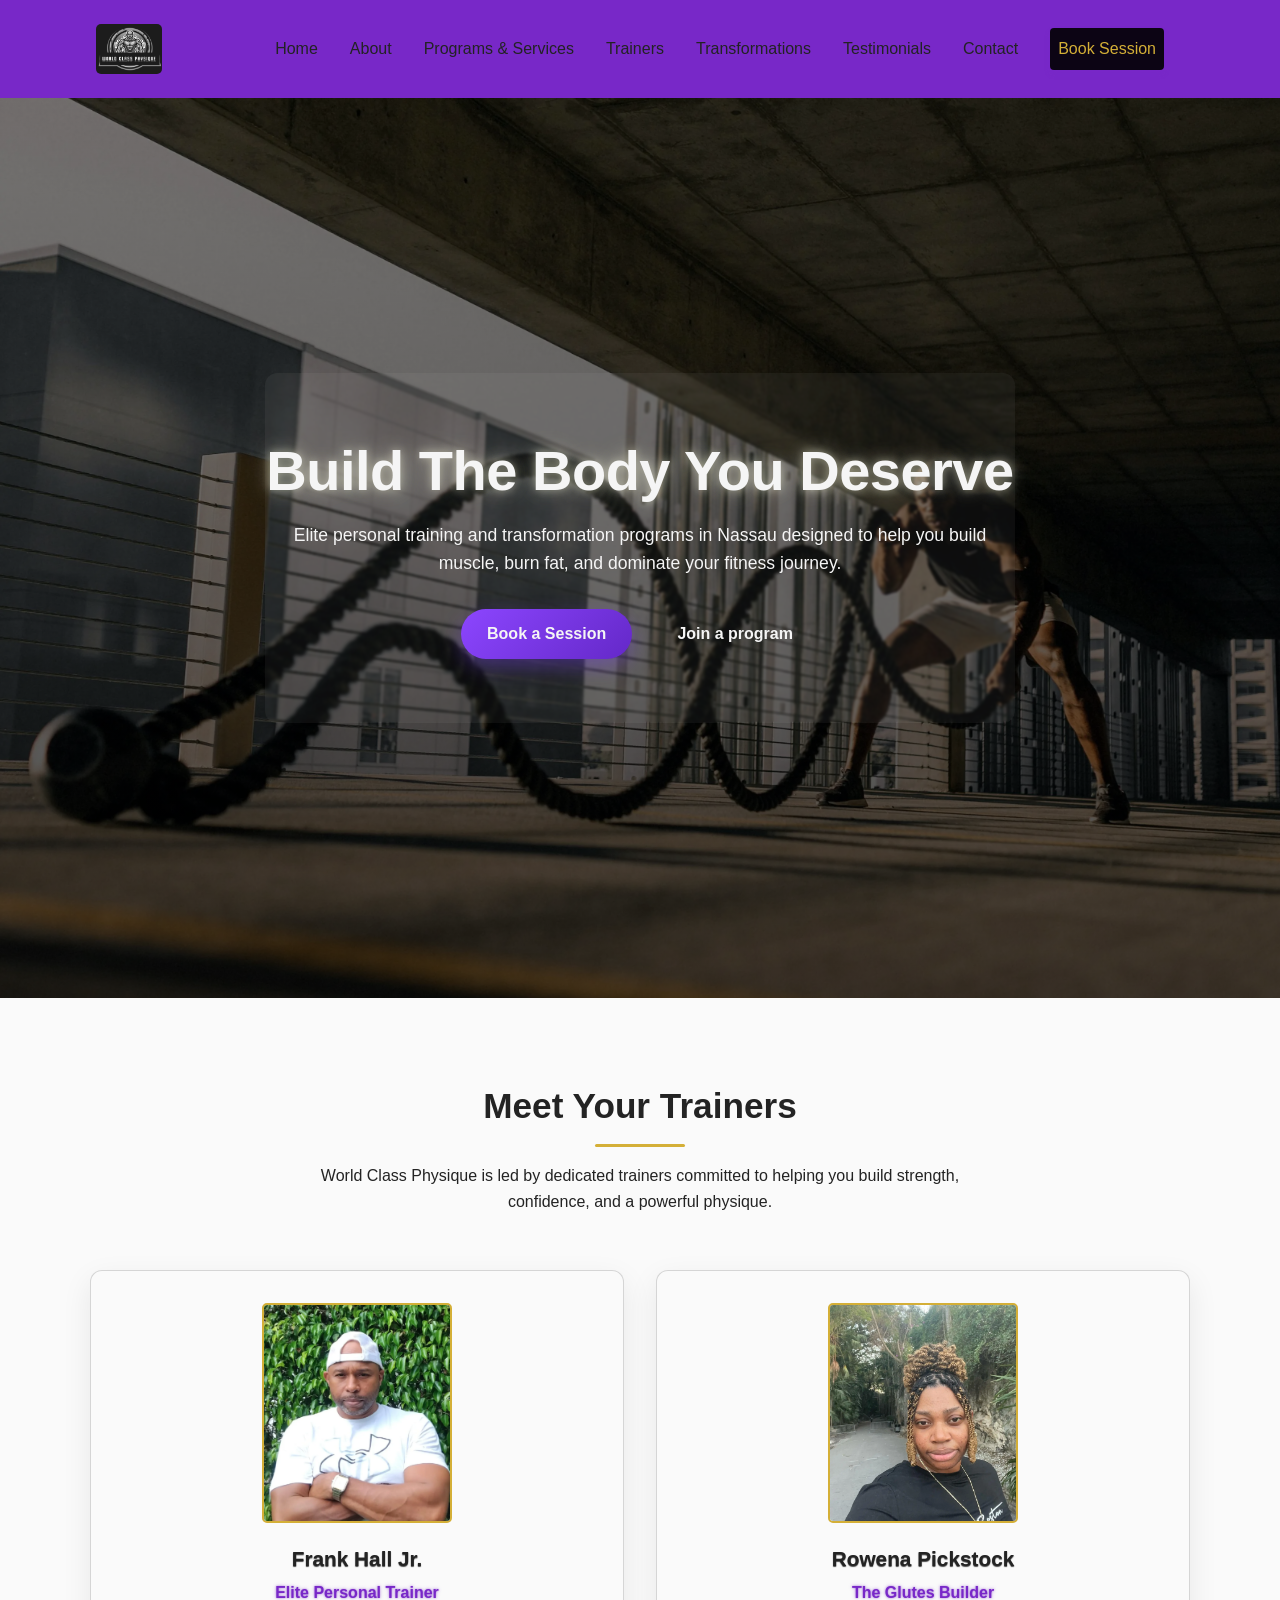
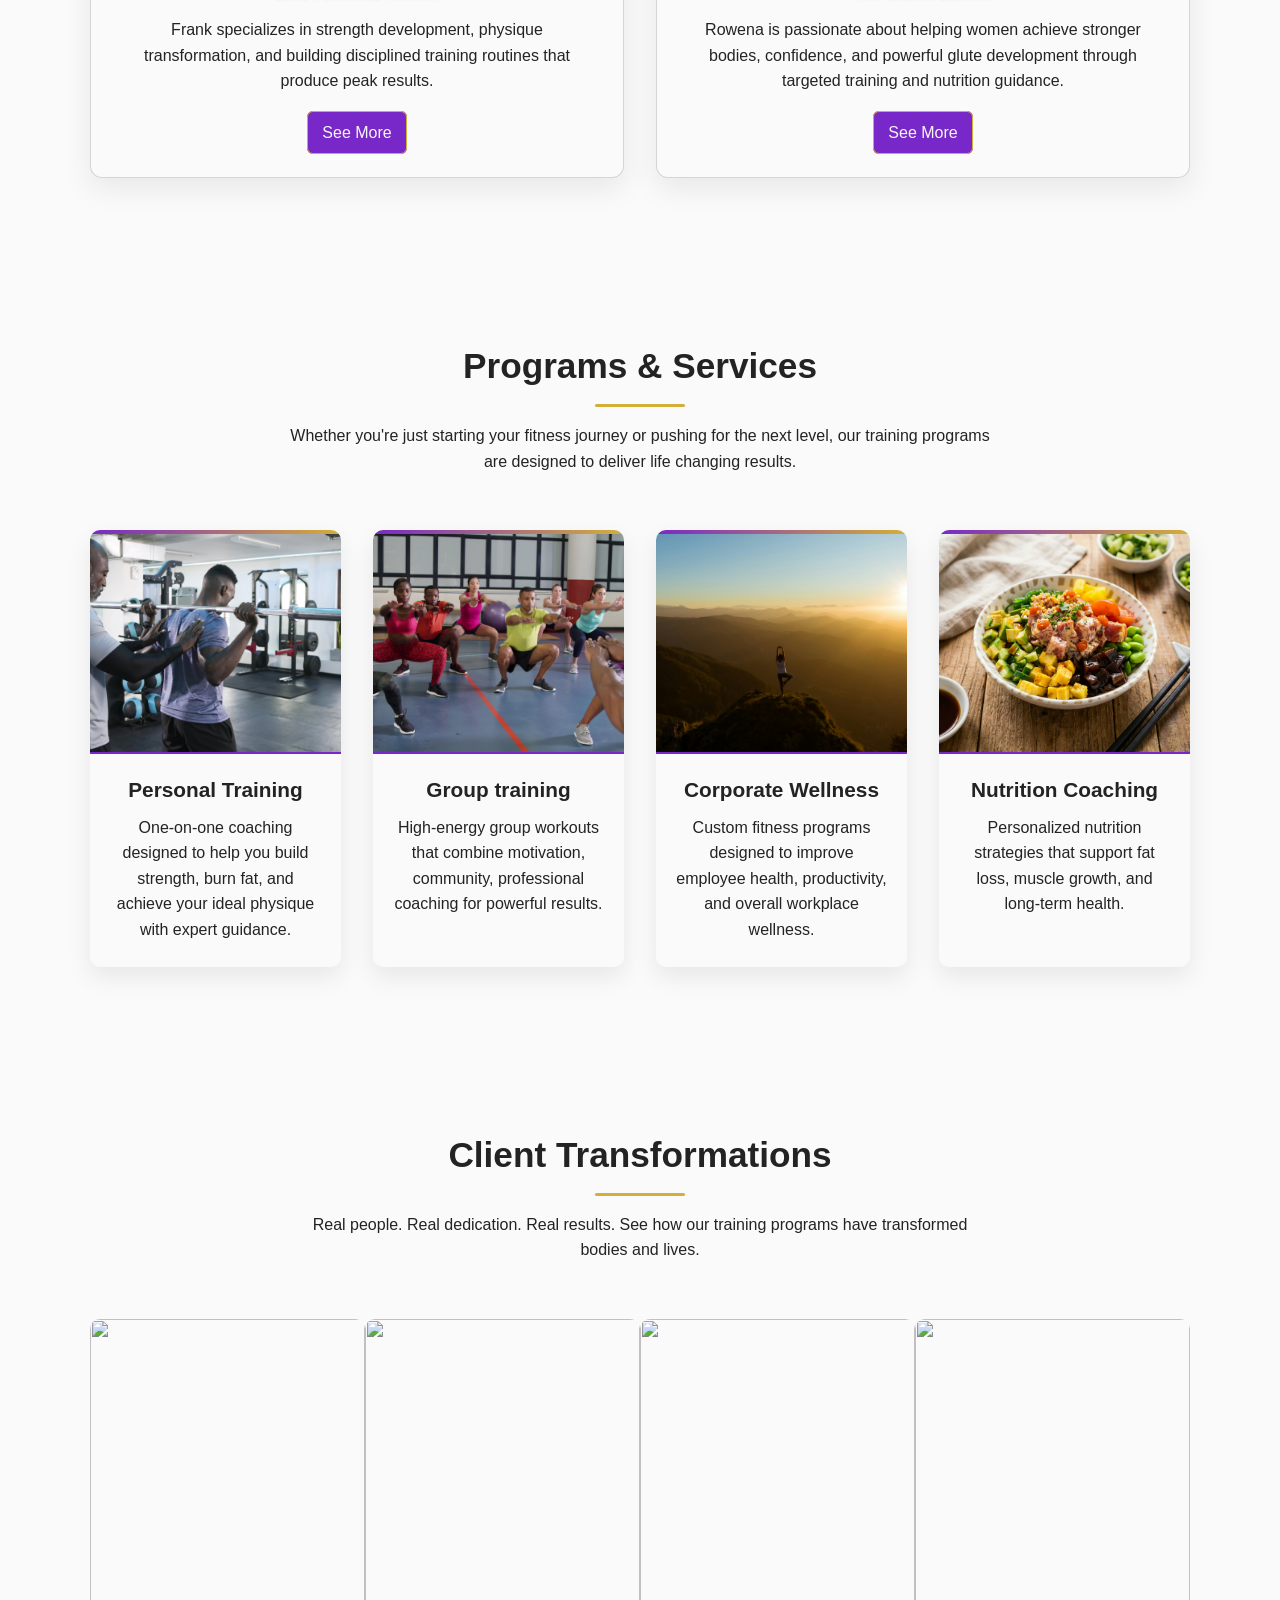
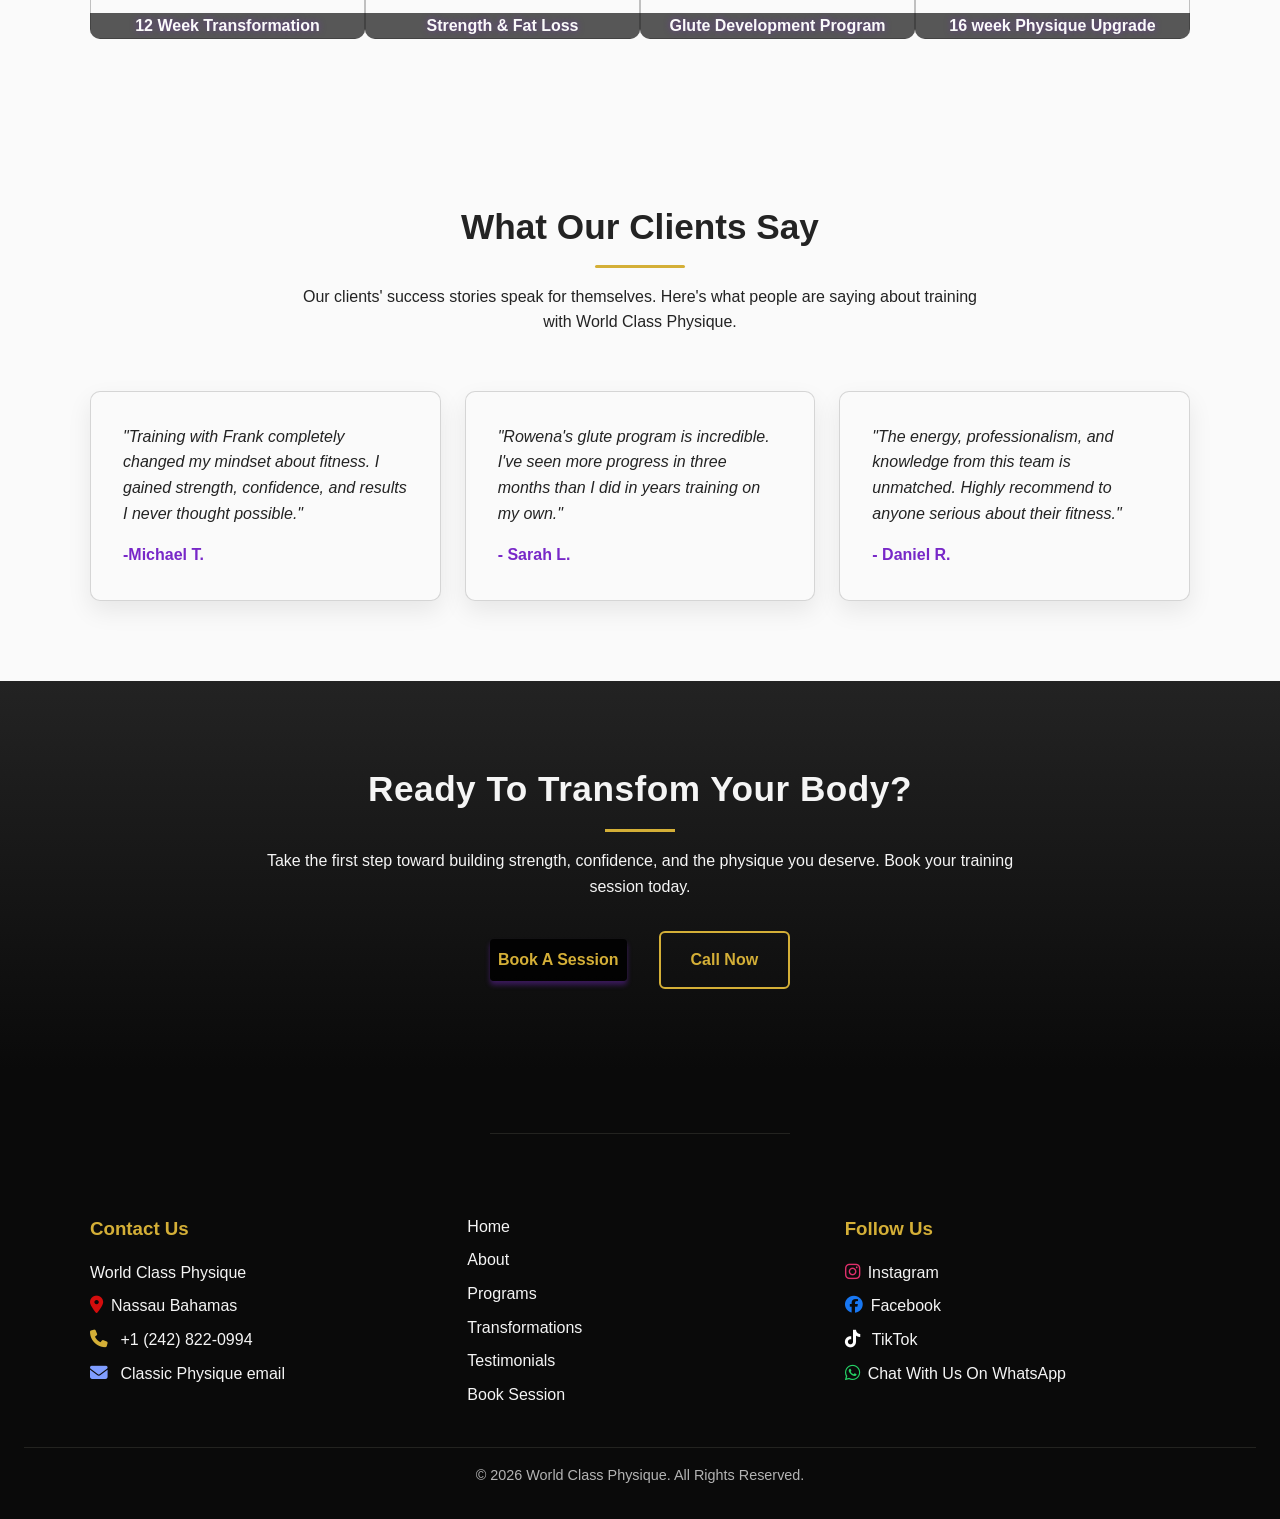
==== commit 8acf4ff5: "new update" ====
--- a/index.html
+++ b/index.html
@@ -393,7 +393,7 @@
         </p>
 
         <p>
-          <a href="mailto:info@worldclassphysique.org">
+          <a href="classicphysique.frank.rowena@gmail.com">
             <i class="fa-solid fa-envelope"></i>
             Classic Physique email</a>
         </p>
@@ -420,19 +420,19 @@
 
         <ul class="social-links">
           <li class="insta">
-            <a href="#" target="_blank">
+            <a href="https://www.instagram.com/worldclassphysique_/" target="_blank">
             <i class="fa-brands fa-instagram"></i>Instagram
             </a>
           </li>
 
           <li class="fbook">
-              <a href="#" target="_blank">
+              <a href="https://www.facebook.com/share/1AwHvYga9V/?mibextid=wwXIfr" target="_blank">
                 <i class="fa-brands fa-facebook"></i>Facebook
               </a>
           </li>
 
           <li class="tik">
-            <a href="#" target="_blank">
+            <a href="https://www.tiktok.com/@worldclass380" target="_blank">
               <i class="fa-brands fa-tiktok"></i>
             TikTok</a>
           </li>
--- a/css/style.css
+++ b/css/style.css
@@ -128,6 +128,7 @@
   top: 0;
   z-index: 1000;
   transition: box-shadow 0.3s ease;
+  background-color: var(--purple);
   /* border-bottom: 1px solid var(--accent-color) */
 }
 
@@ -189,6 +190,7 @@
   padding: 5rem 2rem;
   transition: left 0.3s ease;
   z-index: 1001;
+  background-color: var(--purple);
 }
 
 /* nav-links mobile js */
@@ -202,10 +204,17 @@
 .nav-links a {
   font-weight: 500;
   transition: color 0.3s ease;
+  transition: all 0.2s ease;
+  display: inline-block;
 }
 
 .nav-links a:hover {
-  color: var(--purple);
+  color: var(--accent-color);
+  transform: translateY(-2px)
+}
+
+.nav-links a:active {
+  transform: translateX(-1px);
 }
 
 /* nav overlay */
@@ -695,12 +704,6 @@
 /* cta btns */
 
 .cta-btn {
-  /* background: linear-gradient( */
-    /* 135deg, */
-    /* var(--purple), */
-    /* var(160, 80, 225) */
-  /* ); */
-
   background-color: rgba(0, 0, 0, 0.9);
   color: var(--accent-color);
   font-weight: 600;
@@ -711,7 +714,7 @@
     var(--purple),
     var(160, 80, 225 )
   );
-  padding: 13px 8px;
+  padding: 8px 8px;
   border-radius: 4px;
 }
 
@@ -959,6 +962,10 @@
   display: none;
 }  
 
+.company-name {
+  display: none;
+}
+
 .nav-wrapper {
   max-width: 1100px;
   margin-left: 5rem;
@@ -975,6 +982,12 @@
   margin-left: auto;
   padding: 0;
 }
+.nav-links a {
+  font-weight: 500;
+  transition: color 0.3s ease;
+  transition: all 0.2s ease;
+  display: inline-block;
+}
 
 .navbar {
   display: flex;
@@ -1102,6 +1115,10 @@
 /* desktop */
 
 @media (min-width:1024px) {
+
+  .company-name {
+    display: none;
+  }
 
   .header {
     padding: 0.5rem 0;
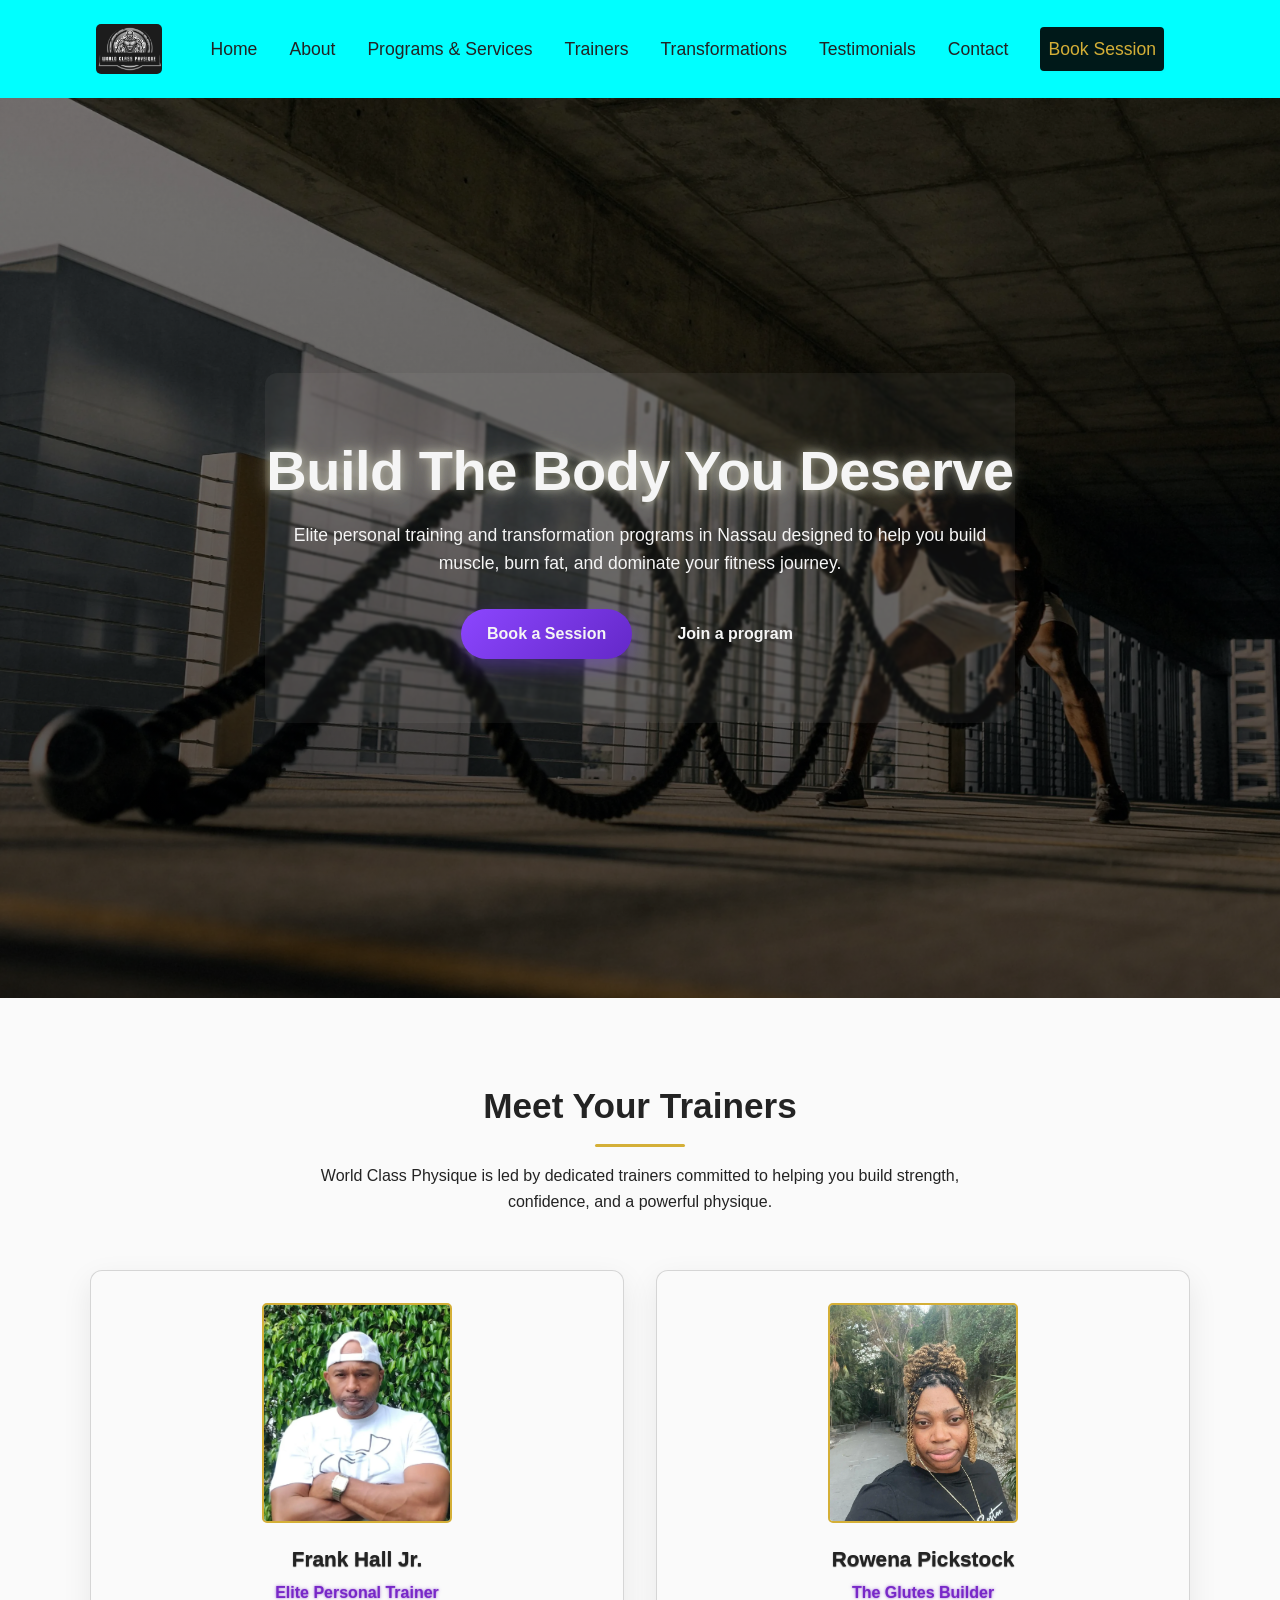
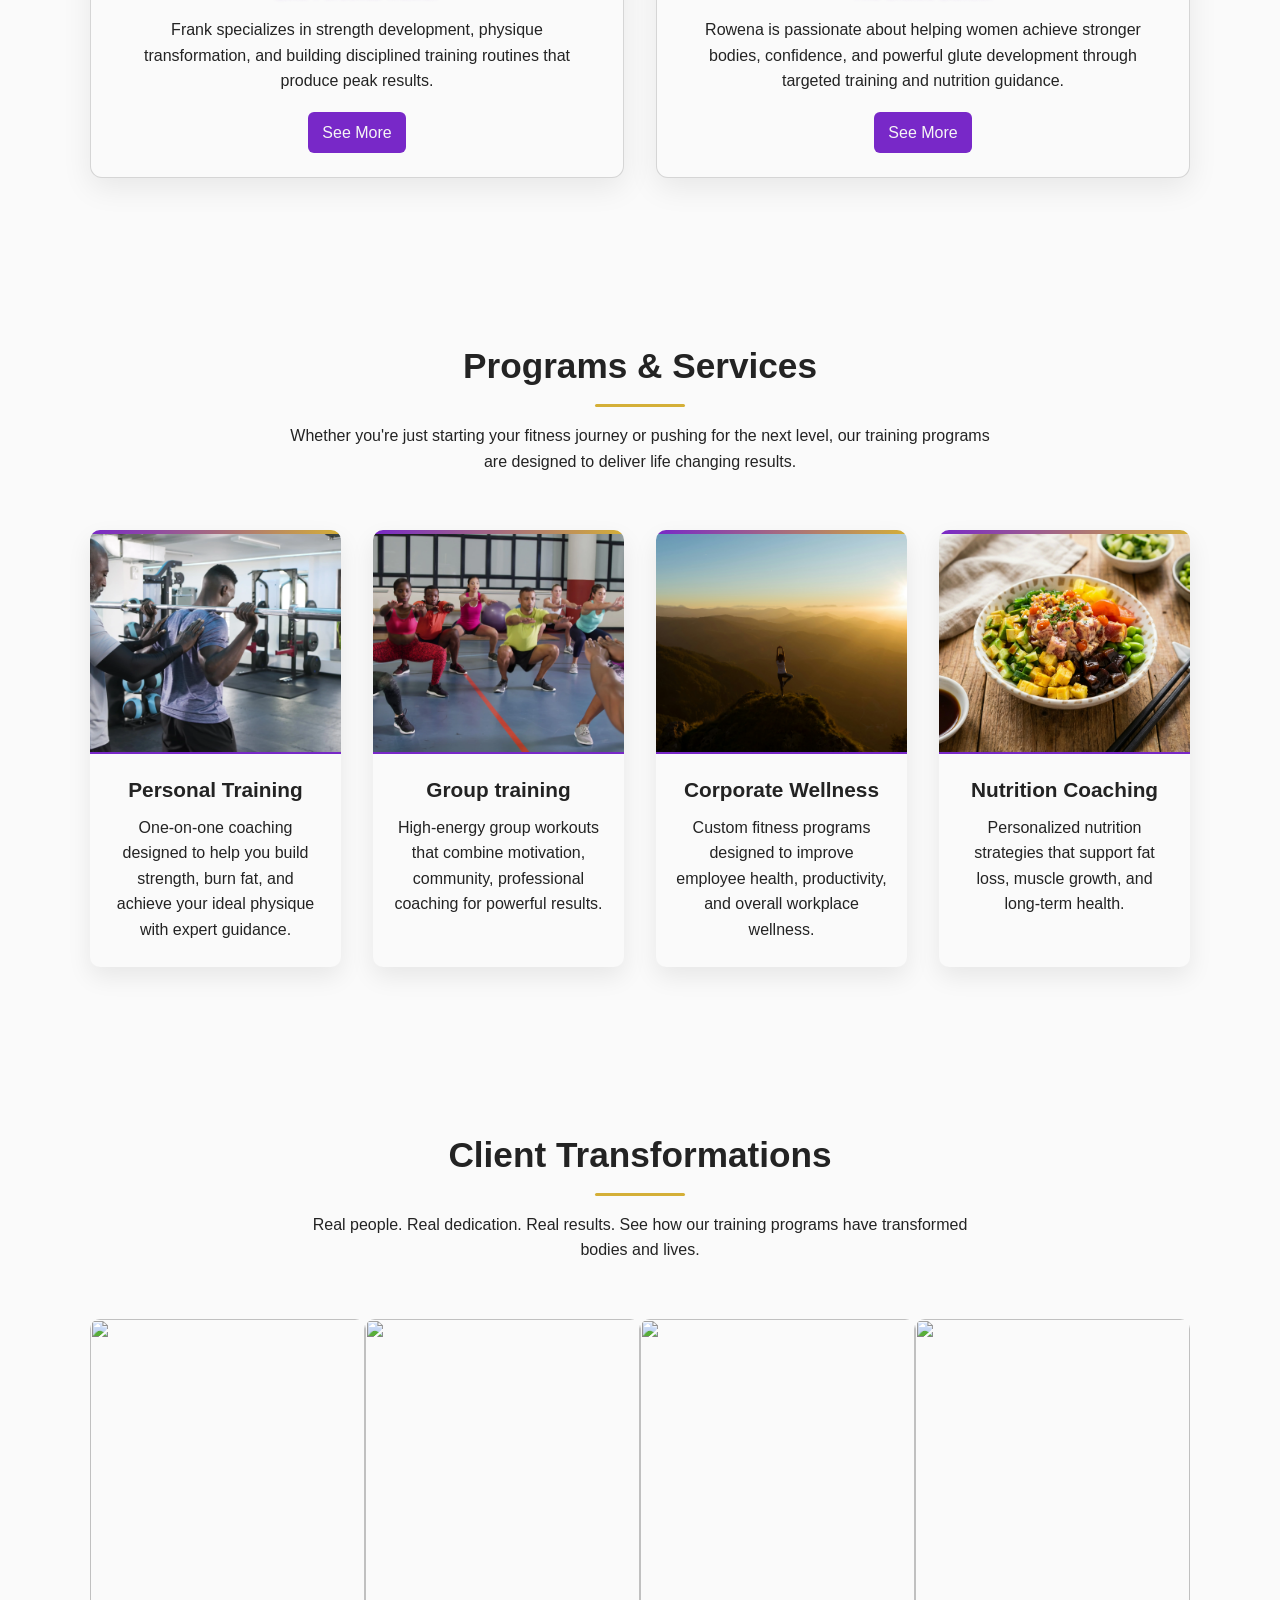
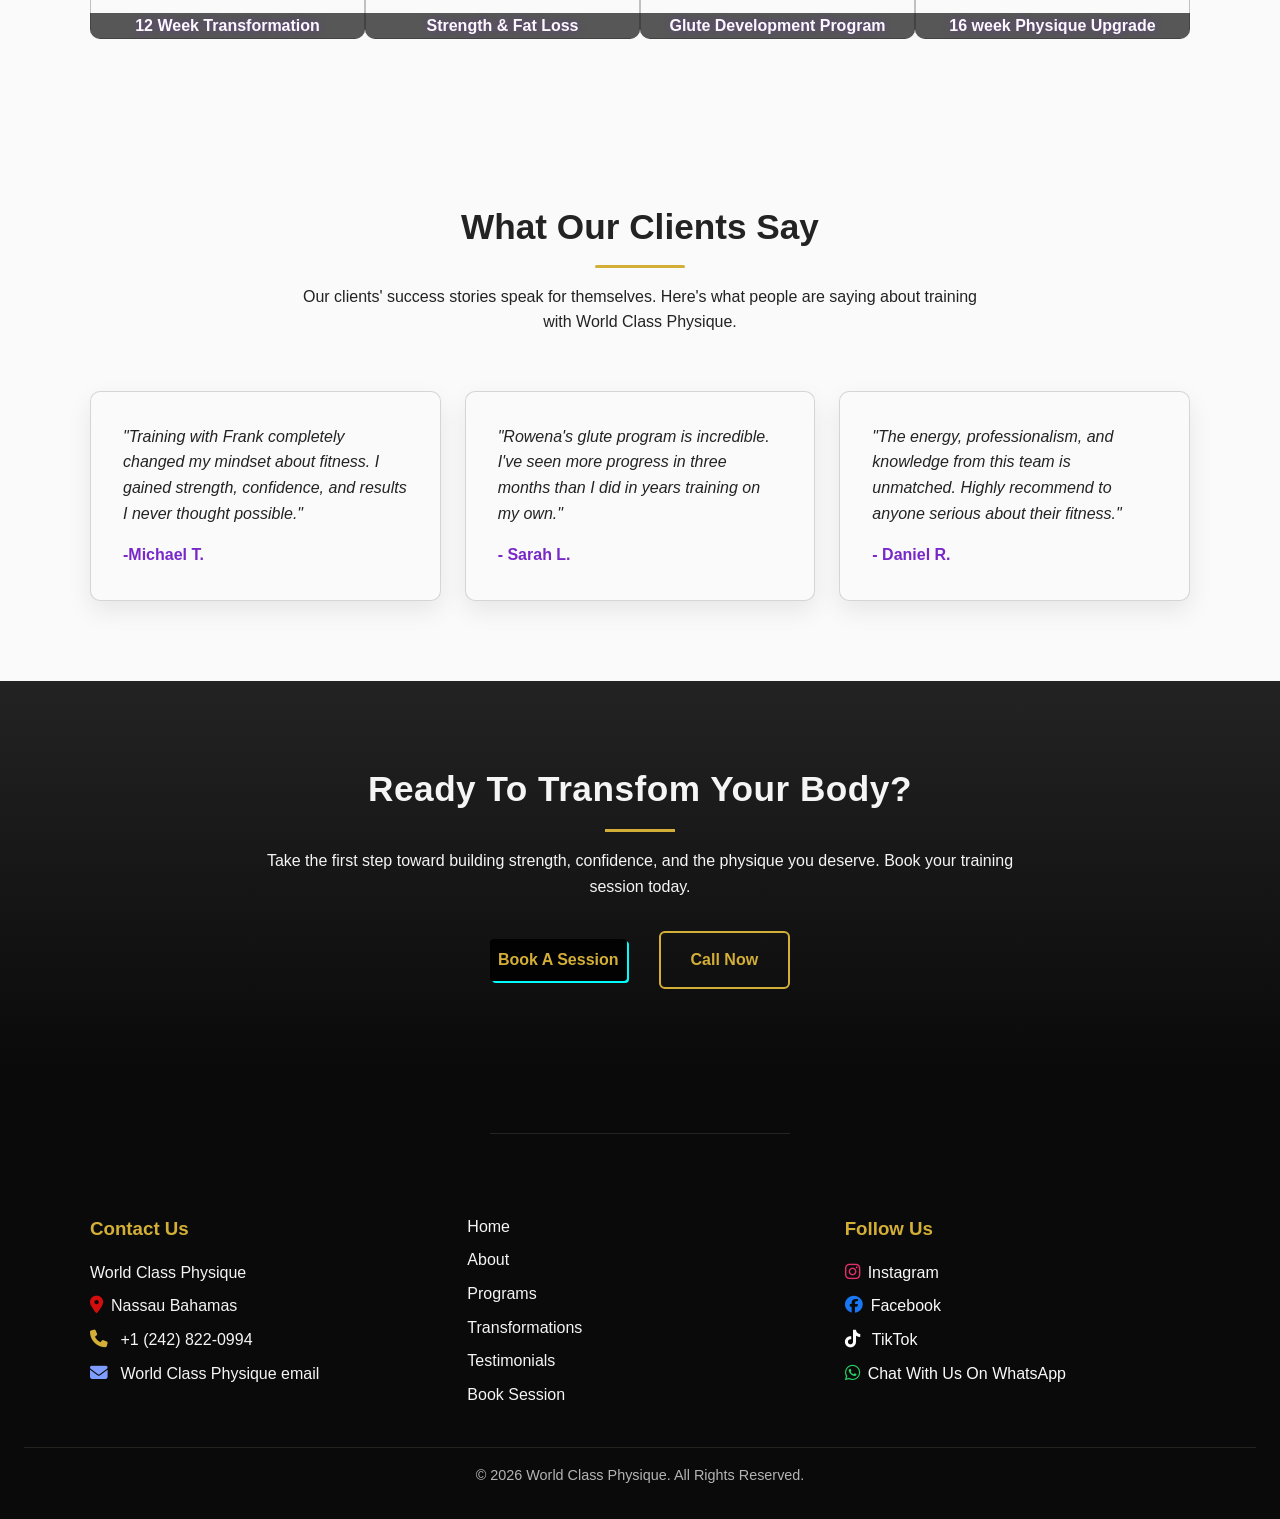
==== commit 2752793f: "New update" ====
--- a/index.html
+++ b/index.html
@@ -36,6 +36,10 @@
           </a> 
         </div>
 
+        <div class="mobile-title">
+          <p>World Class Physique</p>
+        </div>
+
         <!-- mobile toggle menu -->
         <button class="menu-toggle" aria-label="Toggle Menu">
 
@@ -167,7 +171,7 @@
         <article class="service-card">
 
           <div class="service-image">
-            <img src="./images/World class physique personal trainer.webp.webp" alt="" />
+            <img src="./images/World class physique personal trainer.webp.webp" alt="Trainer training a client"/>
           </div>
 
           <h3>Personal Training</h3>
@@ -183,7 +187,7 @@
         <article class="service-card">
 
           <div class="service-image">
-            <img src="./images/Group Training.webp" alt="" />
+            <img src="./images/Group Training.webp" alt="A group doing a yoga pose"/>
           </div>
 
           <h3>Group training</h3>
@@ -198,7 +202,7 @@
         <article class="service-card">
 
           <div class="service-image">
-            <img src="./images/Custom workouts.jpg" alt="" />
+            <img src="./images/Custom workouts.jpg" alt="An athlete doing a yogo pose on top of a mountain"/>
           </div>
 
           <h3>Corporate Wellness</h3>
@@ -213,7 +217,7 @@
         <article class="service-card">
 
           <div class="service-image">
-            <img src="./images/Physique nutrition.webp" alt="" />
+            <img src="./images/Physique nutrition.webp" alt="A plate of healthy food"/>
           </div>
 
           <h3>Nutrition Coaching</h3>
@@ -395,7 +399,7 @@
         <p>
           <a href="classicphysique.frank.rowena@gmail.com">
             <i class="fa-solid fa-envelope"></i>
-            Classic Physique email</a>
+            World Class Physique email</a>
         </p>
       </div>
       <!-- quick links -->
--- a/css/style.css
+++ b/css/style.css
@@ -128,8 +128,9 @@
   top: 0;
   z-index: 1000;
   transition: box-shadow 0.3s ease;
-  background-color: var(--purple);
+  /* background-color: var(--purple); */
   /* border-bottom: 1px solid var(--accent-color) */
+  background-color: rgb(0, 255, 255);
 }
 
 .header.scrolled {
@@ -186,11 +187,12 @@
   left: -100%;
   width: 260px;
   height: 100vh;
-  background-color: whitesmoke;
   padding: 5rem 2rem;
   transition: left 0.3s ease;
   z-index: 1001;
-  background-color: var(--purple);
+  /* background-color: var(--purple); */
+  background-color: rgb(0, 255, 255);
+  font-size: 1.1rem;
 }
 
 /* nav-links mobile js */
@@ -202,15 +204,15 @@
 /* nav links hover */
 
 .nav-links a {
-  font-weight: 500;
+  font-weight: 600;
   transition: color 0.3s ease;
   transition: all 0.2s ease;
   display: inline-block;
 }
 
 .nav-links a:hover {
-  color: var(--accent-color);
-  transform: translateY(-2px)
+  color: var(--black);
+  transform: translateY(-2px);
 }
 
 .nav-links a:active {
@@ -295,6 +297,18 @@
   animation: textGlow 2.5s ease-in-out infinite alternate;
 }
 
+.mobile-title p {
+  font-weight: 600;
+  font-size: 1.5rem;
+  color: var(--black);
+  font-style: italic;
+  display: block;
+  text-shadow: 0px 0px 8px rgba(255, 255, 255, 0.4),
+  1px 1px 18px rgba(255, 255, 255, 0.3),
+  1px 1px 30px rgba(255, 255, 255, 0.2);
+  animation: textGlows 2.5s ease-in-out infinite alternate;
+}
+
 @keyframes textGlow {
   from {
     text-shadow: 
@@ -306,6 +320,19 @@
     text-shadow: 
     0 0 10px rgba(255, 255, 225, 0.45),
     0 0 20px rgba(255, 255, 225, 0.35);
+  }
+}
+
+@keyframes textGlows {
+  from {
+    text-shadow: 
+      0 0 5px rgba(16, 17, 16, 0.3),
+      0 0 10px rgba(11, 11, 11, 0.2);
+  }
+  to {
+    text-shadow: 
+      0 0 10px rgba(11, 12, 12, 0.6),
+      0 0 25px rgba(20, 21, 20, 0.4);
   }
 }
 
@@ -393,7 +420,7 @@
 /* trainer hover */
 
 .trainer-card:hover {
-  transform: translateY(-6px);
+  transform: translateY(-2px);
   box-shadow: 0 1px 1px var(--accent-color);
   border: 1px solid var(--accent-color);
 }
@@ -449,7 +476,6 @@
 
 .see-more {
   background-color: var(--purple);
-  border: 1px solid var(--accent-color);
   padding: 12px 14px;
   border-radius: 6px;
   color: var(--text-light);
@@ -486,7 +512,7 @@
 /* card hover */
 
 .service-card:hover {
-  transform: translateY(-8px);
+  transform: translateY(-4px);
   box-shadow: 0 20px 40px rgba(0, 0, 0, 0.15)
 }
 
@@ -708,12 +734,7 @@
   color: var(--accent-color);
   font-weight: 600;
   transition: all 0.3s ease;
-  box-shadow: 0 4px 5px rgba(120, 40, 200, 0.4);
-  border: 2px solid linear-gradient(
-    135deg,
-    var(--purple),
-    var(160, 80, 225 )
-  );
+  box-shadow:  2px 2px rgb(2, 252, 252);
   padding: 8px 8px;
   border-radius: 4px;
 }
@@ -723,8 +744,9 @@
 .cta-btn:hover {
   transform: translateY(-3px);
   box-shadow: 
-  0 8px 8px rgba(120, 40, 200, 0.50),
-  0 0 8px rgba(120, 40, 200, 0.4);
+  0 8px 8px rgba(2, 252, 252, 0.50),
+  0 0 8px rgba(2, 252, 252, 0.4);
+  color: var(--accent-color)!important;
 }
 
 /* seconday btn */
@@ -814,7 +836,7 @@
 }
 
 .social-links a {
-  color: var(--text-light);
+  color: var(--bg-light);
   text-decoration: none;
   transition: color 0.25s ease;
 }
@@ -971,6 +993,10 @@
   margin-left: 5rem;
 }
 
+.mobile-title p {
+  display: none;
+}
+
 .nav-links {
   position: sticky;
   display: flex;
@@ -1119,6 +1145,10 @@
   .company-name {
     display: none;
   }
+
+  .mobile-title p {
+  display: none;
+}
 
   .header {
     padding: 0.5rem 0;
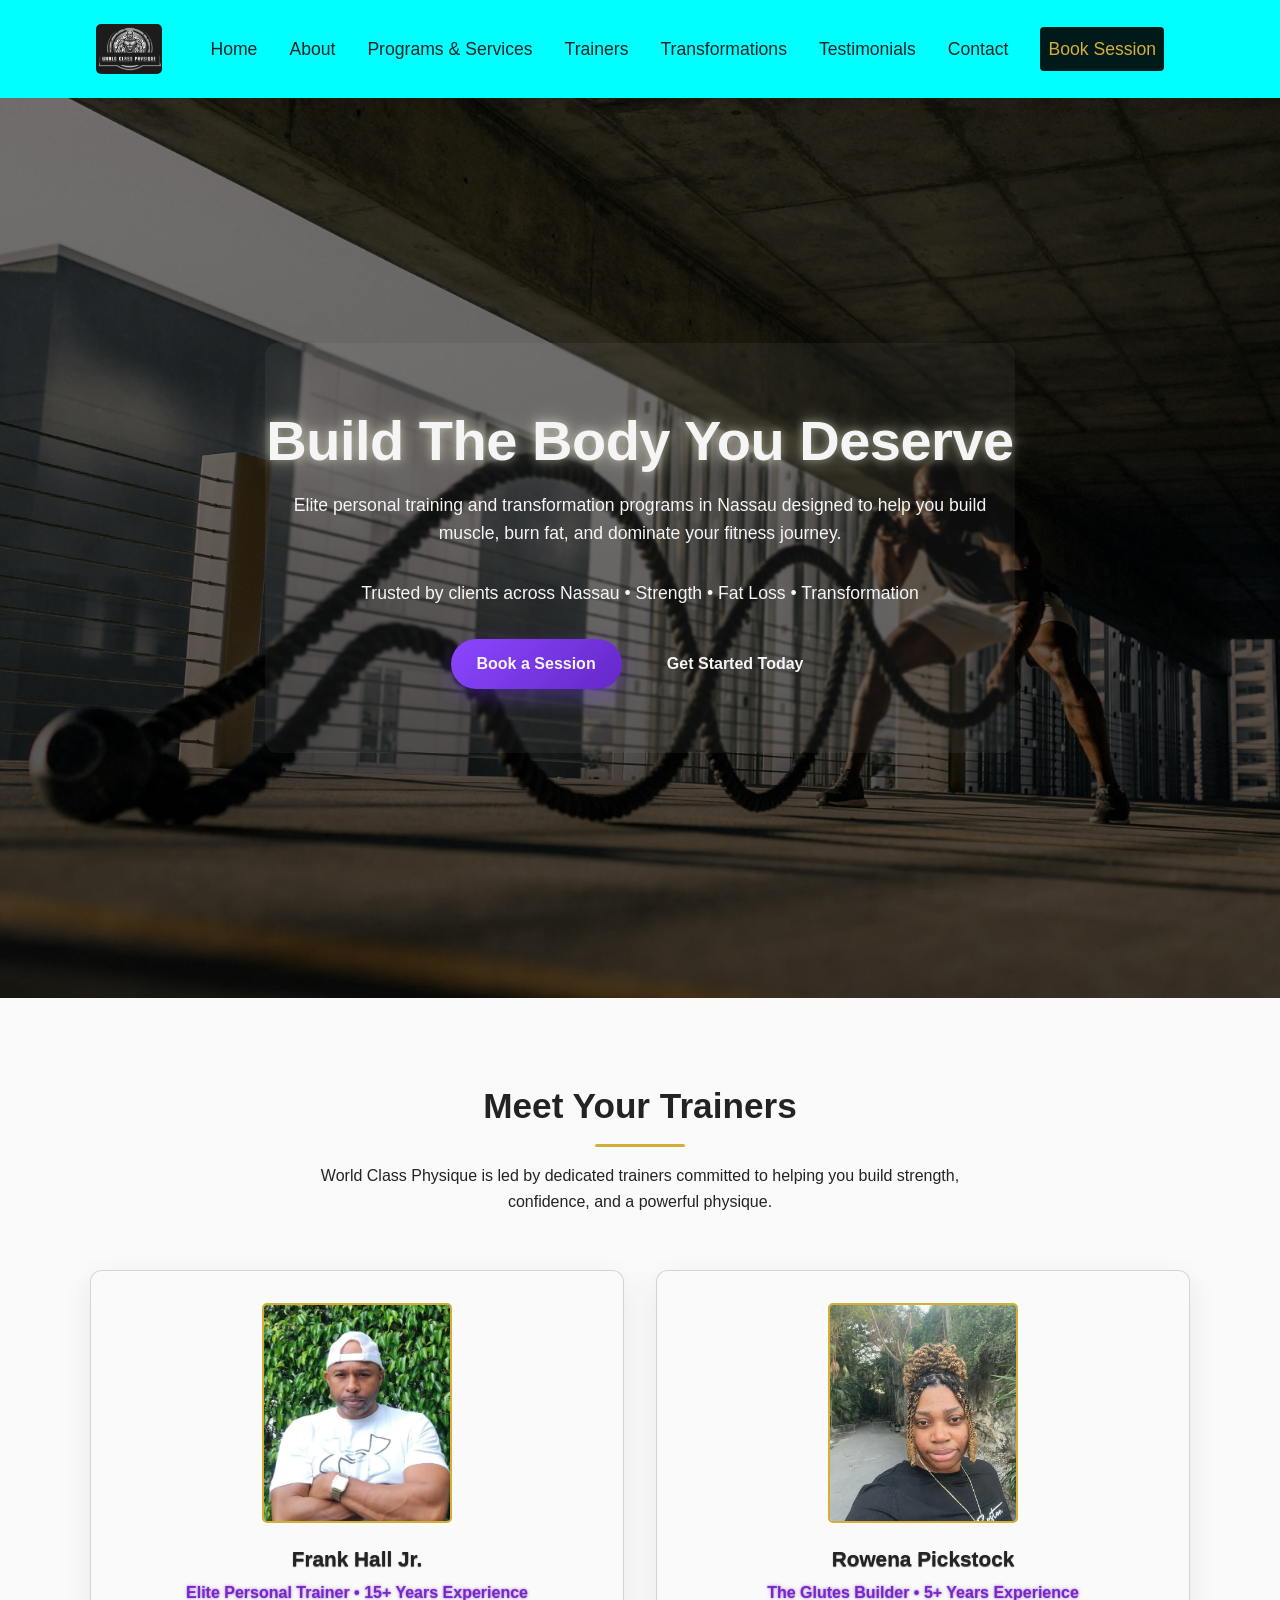
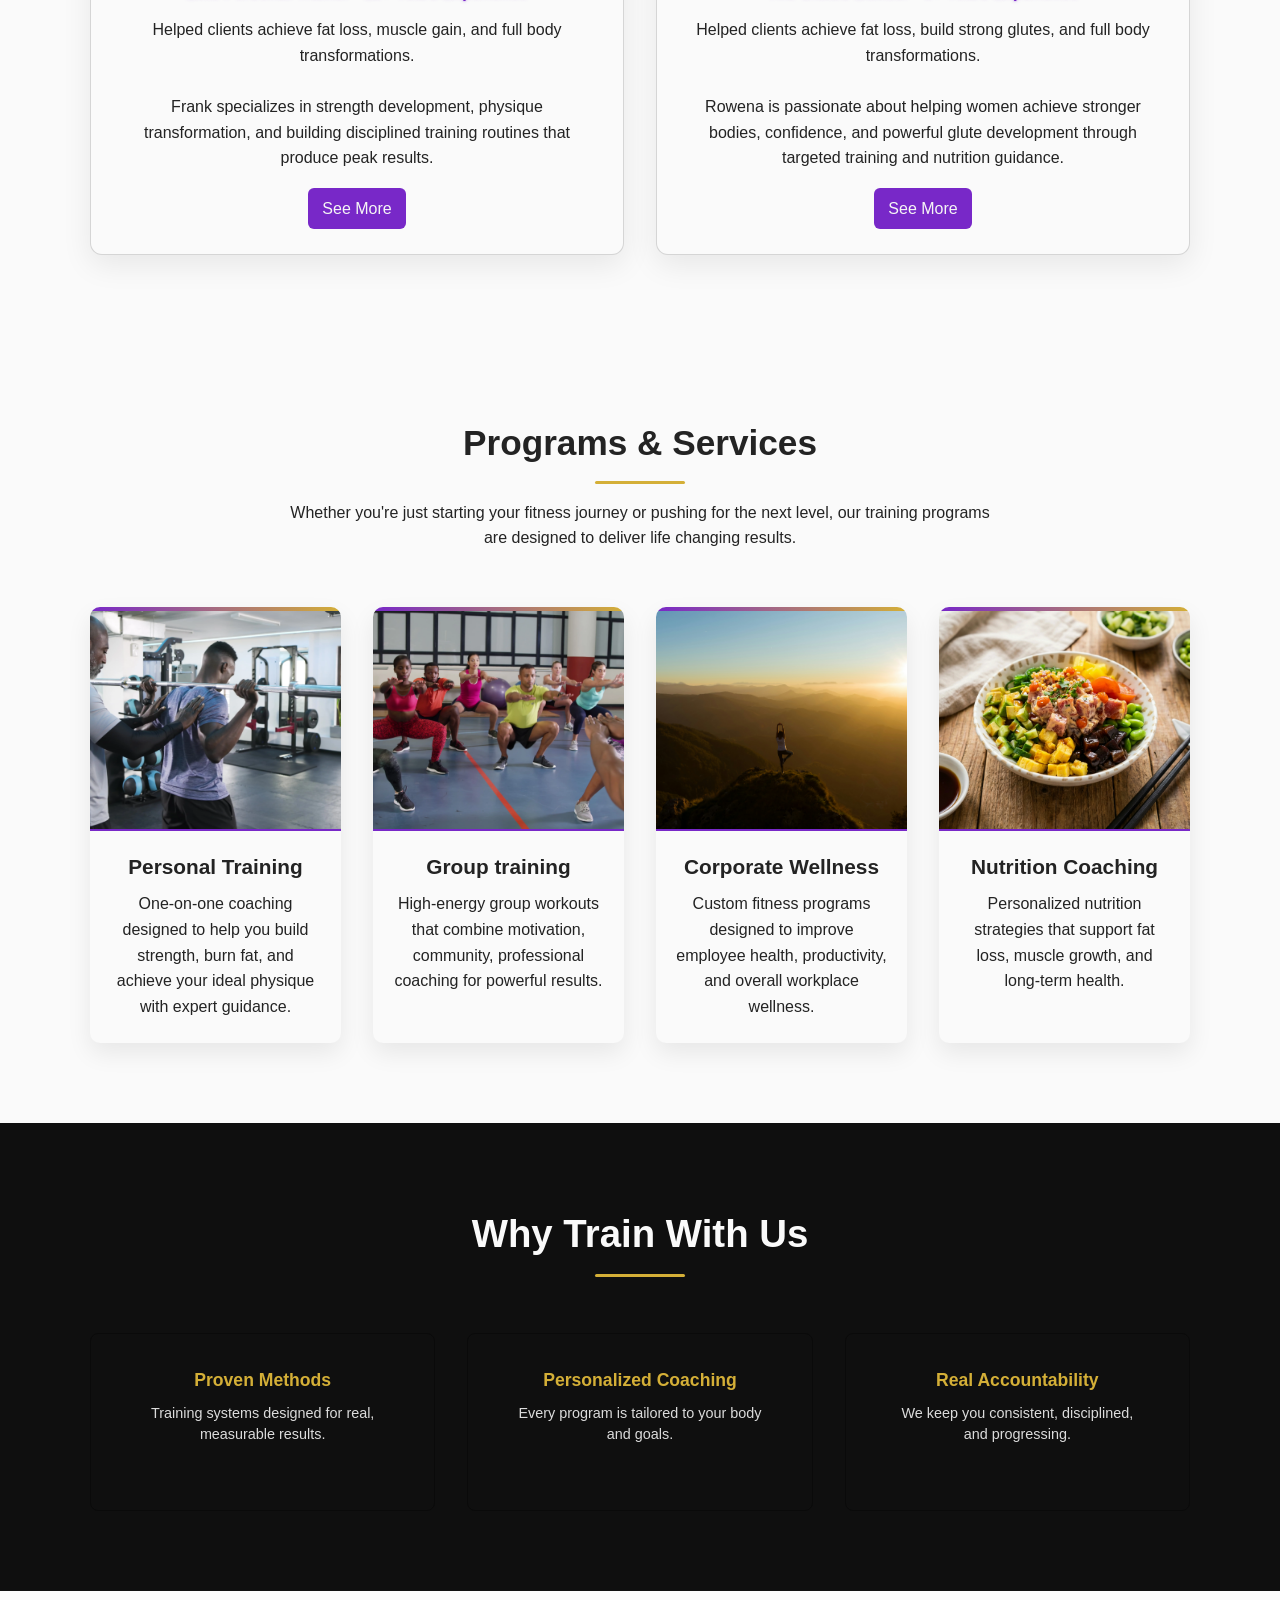
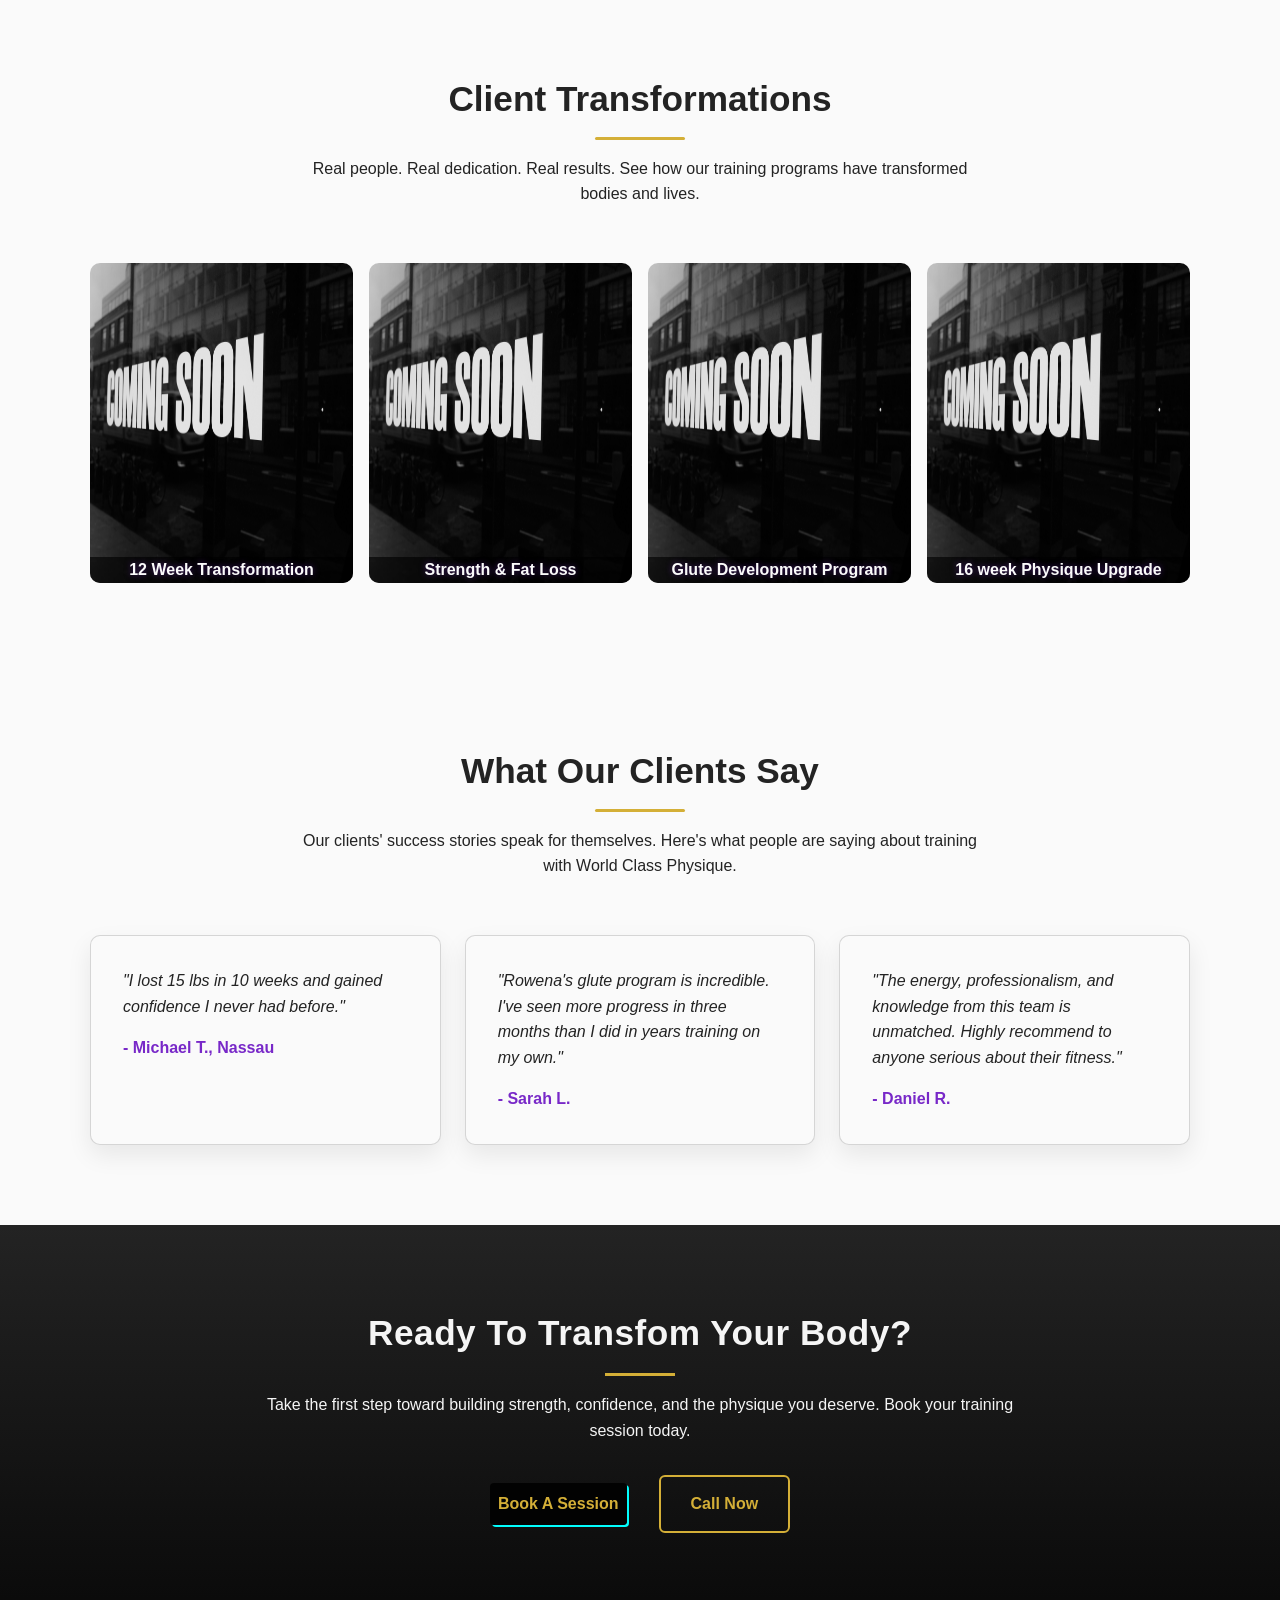
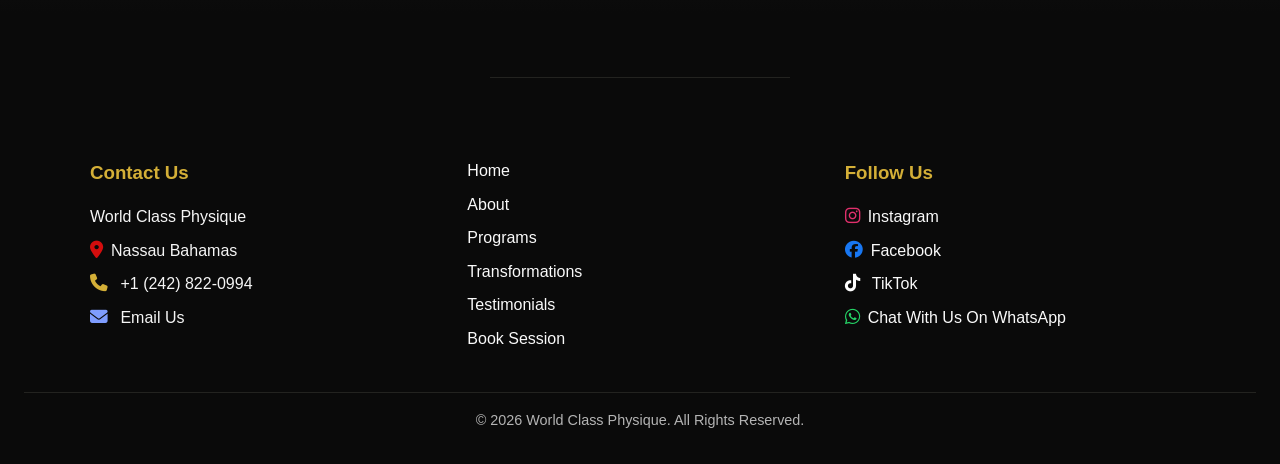
==== commit 7f663901: "New update" ====
--- a/index.html
+++ b/index.html
@@ -12,11 +12,8 @@
 
   <link rel="icon" href="./images/favicon-16x16.png" />
   <link rel="stylesheet" href="https://cdnjs.cloudflare.com/ajax/libs/font-awesome/6.5.0/css/all.min.css">
-  <link rel="stylesheet" href="./css/font-awesome.css" type="text/css"/>
-
-  <link rel="icon" href="./images/favicon.png" />
   <link rel="stylesheet" href="https://cdnjs.cloudflare.com/ajax/libs/font-awesome/6.5.0/css/all.min.css">
-  <link rel="stylesheet" href="./css/font-awesome.css" type="text/css"/>
+  <link rel="stylesheet" href="./css/icon.css" type="text/css"/>
 </head>
 
 <body>
@@ -32,7 +29,7 @@
 
         <div class="logo">
           <a href="./index.html">
-           <img src="./images/Frank's Logo.png" alt="World Class Physique logo"/> 
+           <img src="./images/Franks-Logo.png" alt="World Class Physique logo"/> 
           </a> 
         </div>
 
@@ -82,8 +79,11 @@
 
         <h1>Build The Body You Deserve</h1>
 
-        <p>Elite personal training and transformation programs in Nassau designed to help you build muscle, burn fat,
-          and dominate your fitness journey.</p>
+        <p>Elite personal training and transformation programs in Nassau designed to help you build muscle, burn fat, and dominate your fitness journey.</p>
+
+        <p class="hero-proof">
+          Trusted by clients across Nassau • Strength • Fat Loss • Transformation
+        </p>
 
         <!-- CTA Buttons -->
 
@@ -91,7 +91,7 @@
 
           <a href="./html/contact.html#booking" class="btn btn-primary">Book a Session</a>
 
-          <a href="#programs-services" class="btn btn-secondary">Join a program</a>
+          <a href="#programs-services" class="btn btn-secondary">Get Started Today</a>
         </div>
       </div>
     </section>
@@ -114,19 +114,24 @@
         <article class="trainer-card">
 
           <div class="trainer-image">
-            <img src="./images/Frank's Profile picture.webp" alt="Trainer posing in front of a hedge"/>
+            <img src="./images/Frank-Profile picture.webp" alt="Trainer posing in front of a hedge"/>
           </div>
 
           <h3>Frank Hall Jr.</h3>
 
-          <p class="trainer-role"> Elite Personal Trainer</p>
-
-          <p>Frank specializes in strength development, physique transformation, and building disciplined training
-            routines that produce peak results.</p>
-            <br>
+          <p class="trainer-role">Elite Personal Trainer • 15+ Years Experience</p>
+
+          <p class="trainer-proof">
+            Helped clients achieve fat loss, muscle gain, and full body transformations.
+          </p><br>
+
+
+          <p>Frank specializes in strength development, physique transformation, and building disciplined training routines that produce peak results.</p><br>
+
             <div>
               <a class="see-more" href="./html/meet-your-trainer.html#trainers">See More</a>
             </div>
+
         </article>
         <!-- trainer 2 -->
 
@@ -138,15 +143,22 @@
 
           <h3>Rowena Pickstock</h3>
 
-          <p class="trainer-role">The Glutes Builder</p>
-
-          <p>Rowena is passionate about helping women achieve stronger bodies, confidence, and powerful glute
-            development through targeted training and nutrition guidance.</p>
-            <br>
+          <p class="trainer-role">The Glutes Builder • 5+ Years Experience</p>
+
+          <p class="trainer-proof">
+            Helped clients achieve fat loss, build strong glutes, and full body transformations.
+          </p><br>
+
+          <p>
+            Rowena is passionate about helping women achieve stronger bodies, confidence, and powerful glute
+            development through targeted training and nutrition guidance.
+          </p><br>
+
             <div>
               <a class="see-more" href="./html/meet-your-trainer.html#trainer2">See More</a>
             </div>
         </article>
+
       </div>
     </section>
 
@@ -229,6 +241,31 @@
       </div>
     </section>
 
+    <section class="why-us">
+      <div class="section-header">
+        <h2>Why Train With Us</h2>
+      </div>
+      
+
+      <div class="why-grid">
+
+        <div class="why-grid-style">
+          <h3>Proven Methods</h3>
+          <p>Training systems designed for real, measurable results.</p>
+        </div>
+
+        <div class="why-grid-style">
+          <h3>Personalized Coaching</h3>
+          <p>Every program is tailored to your body and goals.</p>
+        </div>
+
+        <div class="why-grid-style">
+          <h3>Real Accountability</h3>
+          <p>We keep you consistent, disciplined, and progressing.</p>
+        </div>
+      </div>
+    </section>
+
     <section id="transformations" class="transformations">
 
       <!-- section header -->
@@ -250,7 +287,7 @@
 
         <figure class="transformation-card">
 
-          <img src="" alt="" />
+          <img src="./images/Coming-soon.jpg" alt="A building with the coming soon in the forground"/>
 
           <figcaption>
             12 Week Transformation
@@ -261,7 +298,7 @@
 
         <figure class="transformation-card">
 
-          <img src="" alt="" />
+           <img src="./images/Coming-soon.jpg" alt="A building with the coming soon in the forground"/>
 
           <figcaption>
             Strength & Fat Loss
@@ -272,7 +309,7 @@
 
         <figure class="transformation-card">
 
-          <img src="" alt="" />
+           <img src="./images/Coming-soon.jpg" alt="A building with the coming soon in the forground"/>
 
           <figcaption>
             Glute Development Program
@@ -281,11 +318,13 @@
         <!-- Transformation 4 -->
 
         <figure class="transformation-card">
-          <img src="" alt=""/>
+
+           <img src="./images/Coming-soon.jpg" alt="A building with the coming soon in the forground"/>
 
           <figcaption>
             16 week Physique Upgrade
           </figcaption>
+          
         </figure>
       </div>
     </section>
@@ -312,14 +351,13 @@
 
         <article class="testimonial-card">
 
-          <p class="testimonial-text">
-            "Training with Frank completely changed my mindset about fitness. I gained strength, confidence, and results
-            I never thought possible."
-          </p>
-
-          <p class="testimonial-name">
-            -Michael T.
-          </p>
+        <p class="testimonial-text">
+          "I lost 15 lbs in 10 weeks and gained confidence I never had before."
+        </p>
+
+        <p class="testimonial-name">
+          - Michael T., Nassau
+        </p>
         </article>
 
         <!-- testimonial 2 -->
@@ -360,8 +398,7 @@
         <h2>Ready To Transfom Your Body?</h2>
 
         <p>
-          Take the first step toward building strength, confidence, and the physique you deserve. Book your training
-          session today.
+          Take the first step toward building strength, confidence, and the physique you deserve. Book your training session today.
         </p>
 
         <div class="booking-buttons">
@@ -397,9 +434,10 @@
         </p>
 
         <p>
-          <a href="classicphysique.frank.rowena@gmail.com">
-            <i class="fa-solid fa-envelope"></i>
-            World Class Physique email</a>
+          <a href="mailto:classicphysique.frank.rowena@gmail.com?subject=Personal%20Training%20Inquiry&body=Hi,%0A%0AI'm%20interested%20in%20starting%20a%20training%20program.%20Can%20you%20share%20details%20on%20pricing%20and%20availability?%0A%0AThanks!">
+          <i class="fa-solid fa-envelope"></i>
+            Email Us
+          </a>
         </p>
       </div>
       <!-- quick links -->
--- a/css/style.css
+++ b/css/style.css
@@ -109,6 +109,14 @@
   transform: translateY(-3px);
   border: 2px solid var(--purple);
   box-shadow: 1px 1px 1px 1px rgba(120, 60, 225, 0.40);
+}
+
+/* trainer btn */
+
+.trainer-bio .trainers-btn {
+  display: block;
+  width: fit-content;
+  margin: 1.2rem auto 0 auto;
 }
 
 /* for the containers */
@@ -555,7 +563,62 @@
   );
 }
 
-/* transformation section */
+
+/* why us */
+
+.why-us {
+  padding: 3rem 1.5rem;
+  background: #0f0f0f;
+  color:#fff;
+  text-align: center;
+}
+
+.why-us h2 {
+  font-size: 1.8rem;
+  margin-bottom: 0.8rem;
+  font-weight: 700;
+}
+
+.why-us p {
+  max-width: 90%;
+  margin: 0 auto 2rem auto;
+  opacity: 0.8;
+  line-height: 1.6;
+  font-size: 1rem;
+}
+
+.why-us .section-header h2  {
+  color: var(--bg-light) !important;
+}
+
+/* why us grid */
+
+.why-grid {
+  display: grid;
+  grid-template-columns: 1fr;
+  gap: 1.2rem;
+}
+
+/* card text */
+
+.why-grid h3 {
+  font-size: 1.1rem;
+  margin-bottom: 0.5rem;
+  color: var(--accent-color);
+}
+
+.why-grid p {
+  font-size: 0.9rem;
+  opacity: 0.85;
+  line-height: 1.5;
+}
+
+/* why grid styles */
+
+.why-grid-style {
+  border: 1px solid var(--black);
+  border-radius: 8px;
+}
 
 .transformations {
   background-color: var(--bg-light);
@@ -567,6 +630,7 @@
 .transformations-grid {
   display: grid;
   grid-template-columns: 1fr;
+  gap: 1rem;
   max-width: 1100px;
   margin: auto;
 }
@@ -579,12 +643,11 @@
   border-radius: 10px;
 }
 
-/* tansformation omages */
+/* tansformation images */
 
 .transformation-card img {
   width: 100%;
   height: 320px;
-  object-fit: cover;
   display: block;
   transition: transform 0.4s ease;
 }
@@ -592,7 +655,7 @@
 /* image zoom on hover */
 
 .transformation-card:hover img {
-  transform: scale(1.05)
+  transform: scale(1.05);
 }
 
 /* caption overlay */
@@ -813,7 +876,7 @@
 }
 
 .footer-links a {
-  color: var(--text-light);
+  color: var(--bg-light);
   text-decoration: none;
   transition: color 0.25s ease;
 }
@@ -1021,6 +1084,31 @@
   align-items: center;
 }
 
+
+  .why-us {
+    padding: 5rem 2rem;
+  }
+
+  .why-us h2 {
+    font-size: 2.4rem;
+  }
+
+  .why-grid {
+    grid-template-columns: repeat(3, 1fr);
+    gap: 2rem;
+    max-width: 1100px;
+    margin: 0 auto;
+  }
+
+  .why-grid div {
+    padding: 2rem;
+  }
+
+  .why-grid div:hover {
+    transform: translateY(-5px);
+    background: #222;
+  }
+
 .services-grid {
   grid-template-columns: repeat(2,1fr);
 }
--- a/css/icon.css
+++ b/css/icon.css
@@ -0,0 +1,93 @@
+/* Social icons */
+
+.footer-column i {
+  margin-right: 8px;
+}
+
+.social-links i,
+.footer-column i {
+  font-size: 1.1rem;
+}
+
+/* social icons color */
+
+.fa-instagram {
+  color: rgb(225, 48, 108);
+}
+
+.fa-facebook {
+  color: rgb(24, 119, 242);
+}
+
+.fa-tiktok {
+  color: rgb(255, 255, 255);
+}
+
+.fa-whatsapp {
+  color: rgb(37, 211, 102);
+}
+
+/*social hover  */
+
+.social-links i {
+  transition: 0.3s;
+}
+
+.social-links a:hover i {
+  transform: scale(1.2);
+}
+
+.insta a:hover {
+  color: rgb(225, 48, 108);
+}
+
+.fbook a:hover {
+  color: rgb(24, 119, 242);
+}
+
+.tik a:hover {
+  color: var(--accent-color);
+}
+
+.whatsapp a:hover {
+  color: rgb(37, 211, 102);
+}
+
+/* contacts icons */
+
+.fa-location-dot {
+  color: rgb(212, 13, 13);
+}
+
+.fa-phone {
+  color: var(--accent-color);
+}
+
+.fa-envelope {
+  color: rgb(127, 157, 255);
+}
+
+/*  */
+
+.footer-column i:hover {
+  color: var(--accent-color);
+  transform: scale(1.2);
+}
+
+.footer-column i:hover {
+  transition: 0.1s ease;
+}
+
+.footer-column p:hover {
+  color: var(--accent-color);
+}
+
+.footer-column p:hover {
+  transform: translateY(-1px);
+  transition: 0.3s ease;
+}
+
+.footer-column p:active {
+  transform: translateX(-2px);
+  transition: 0.3s ease;
+}
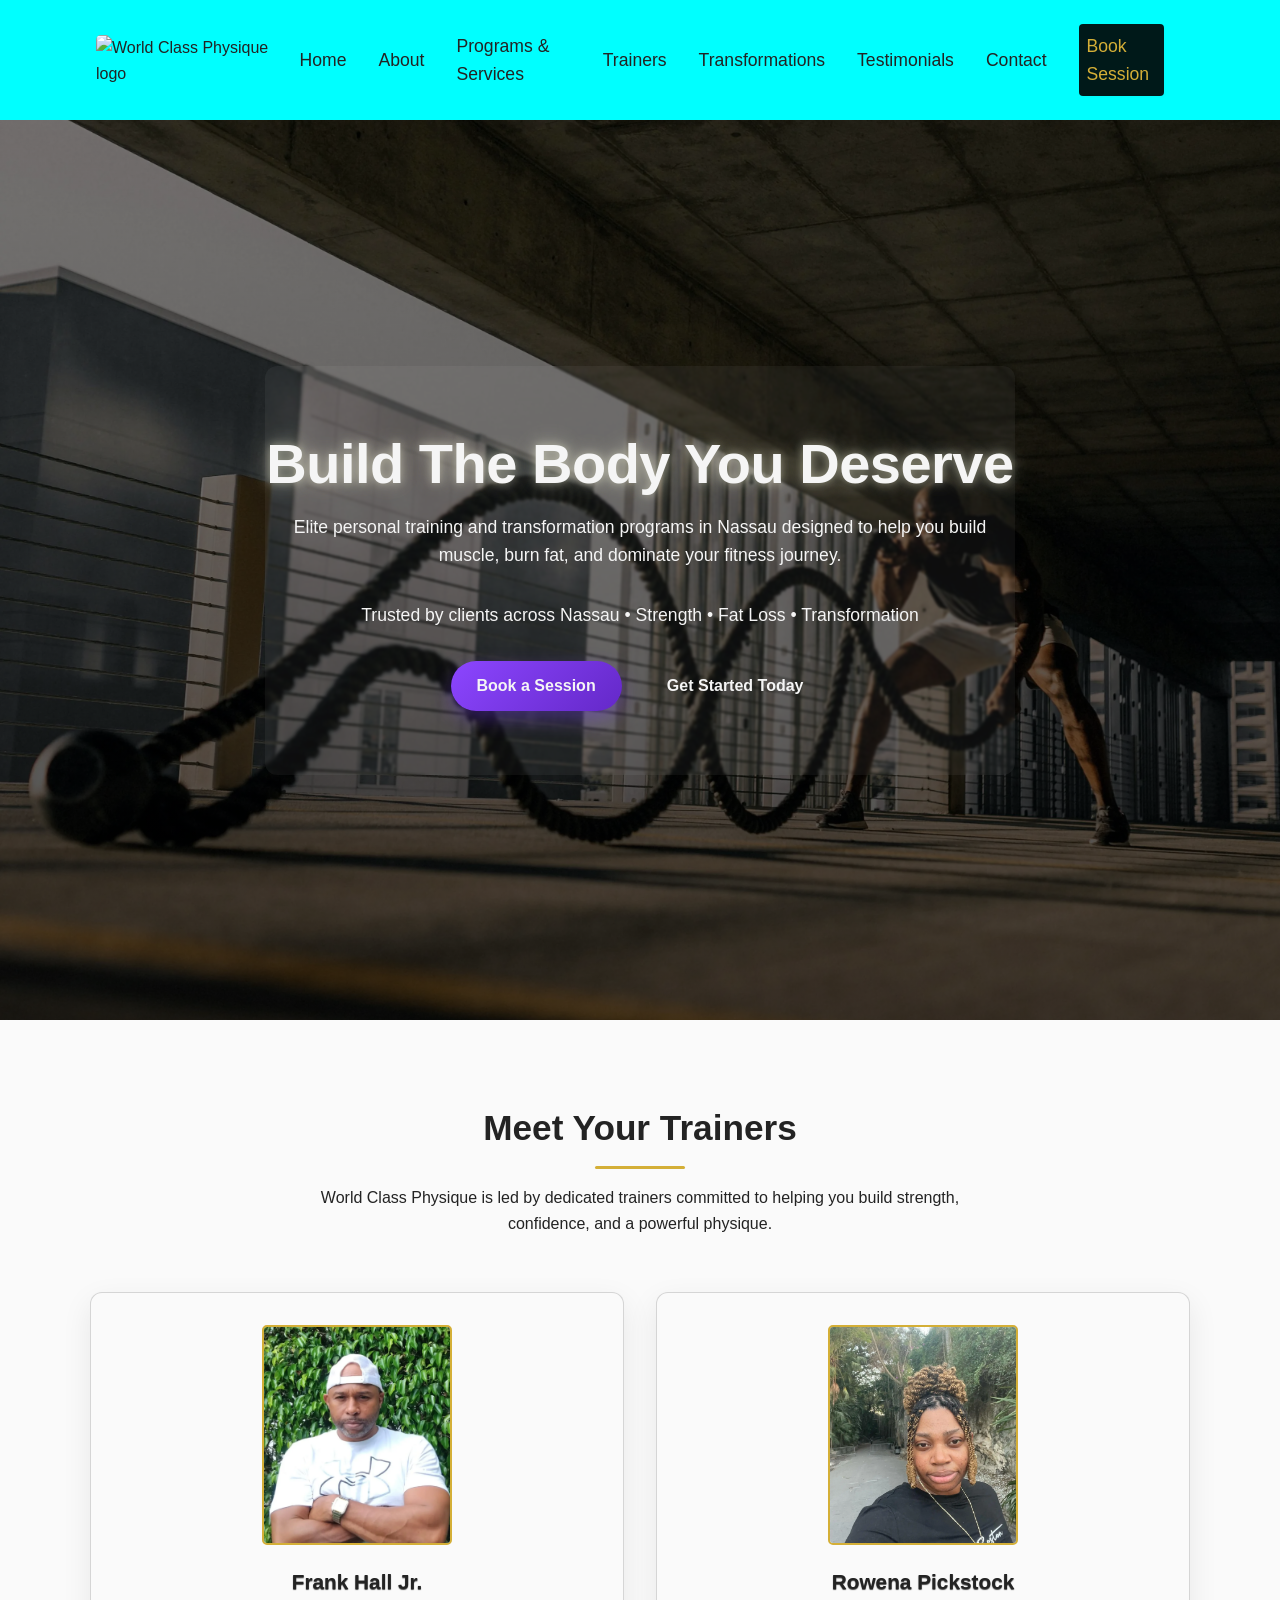
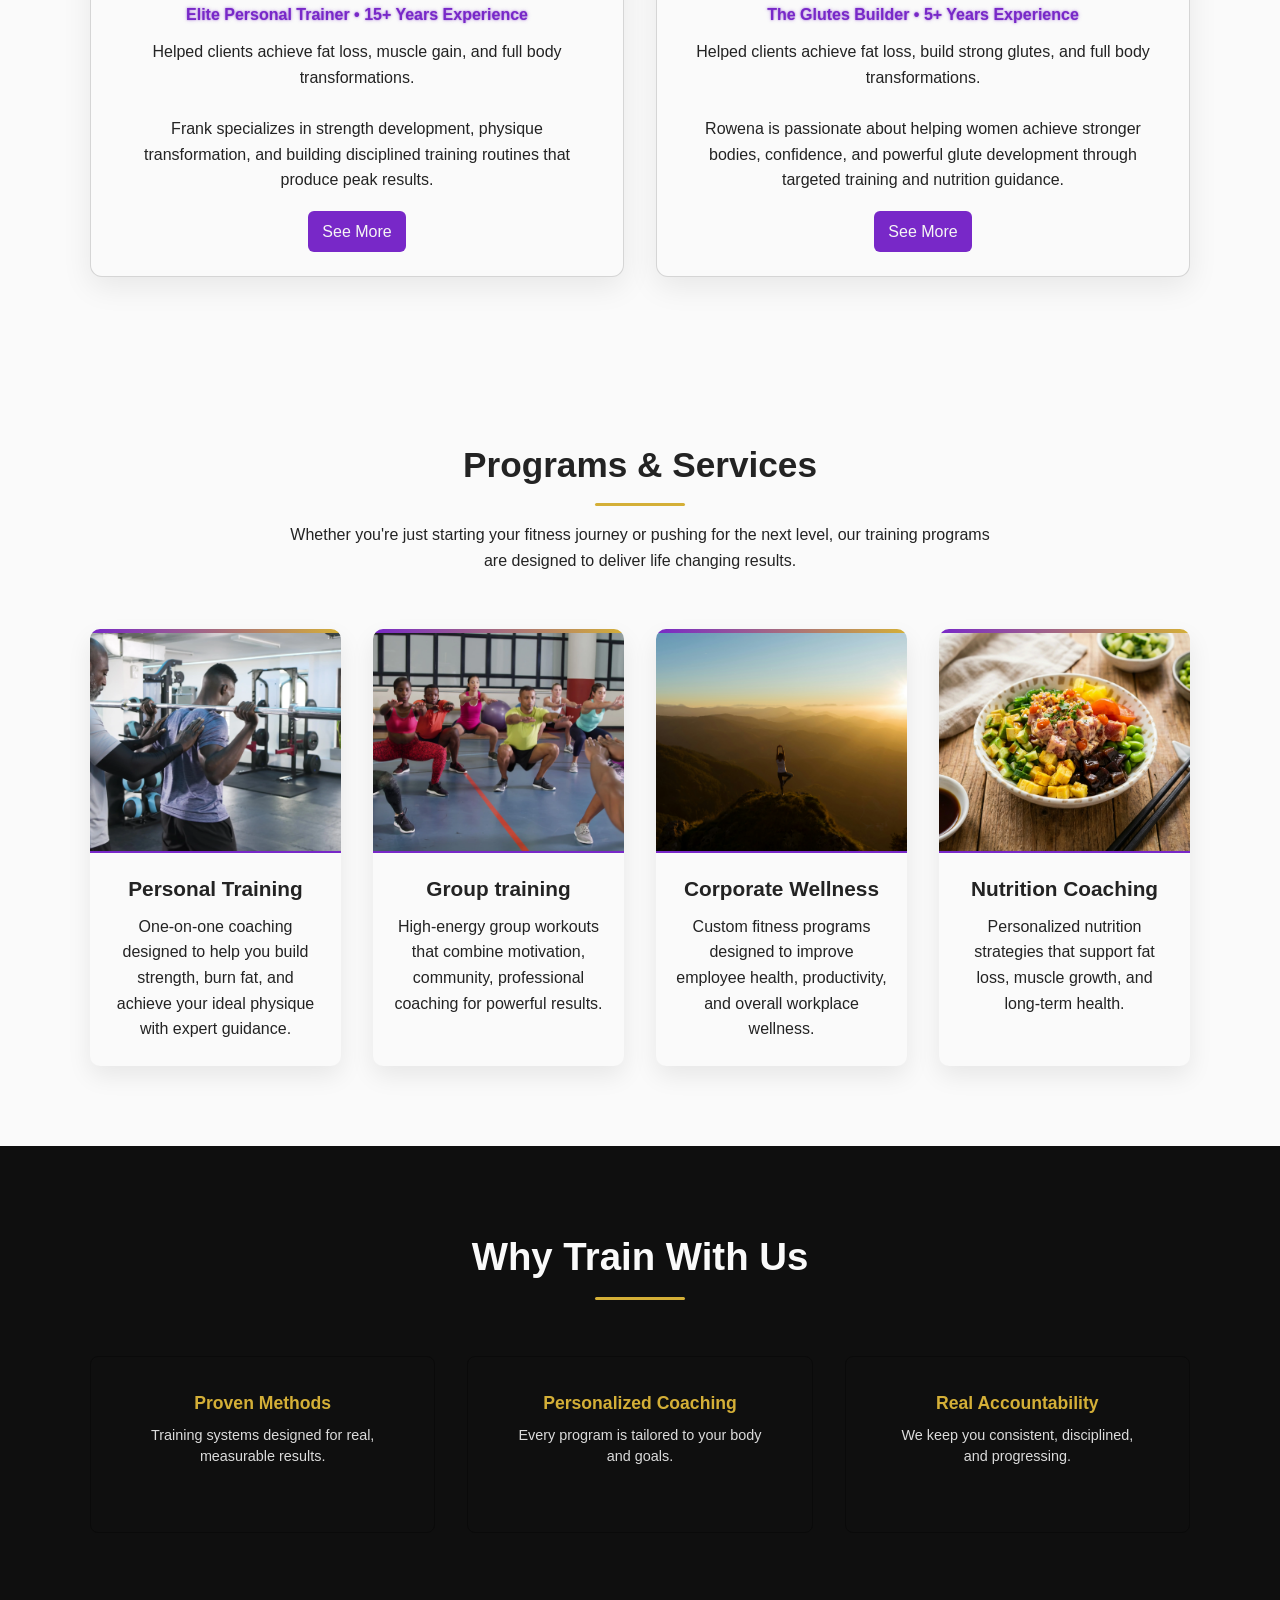
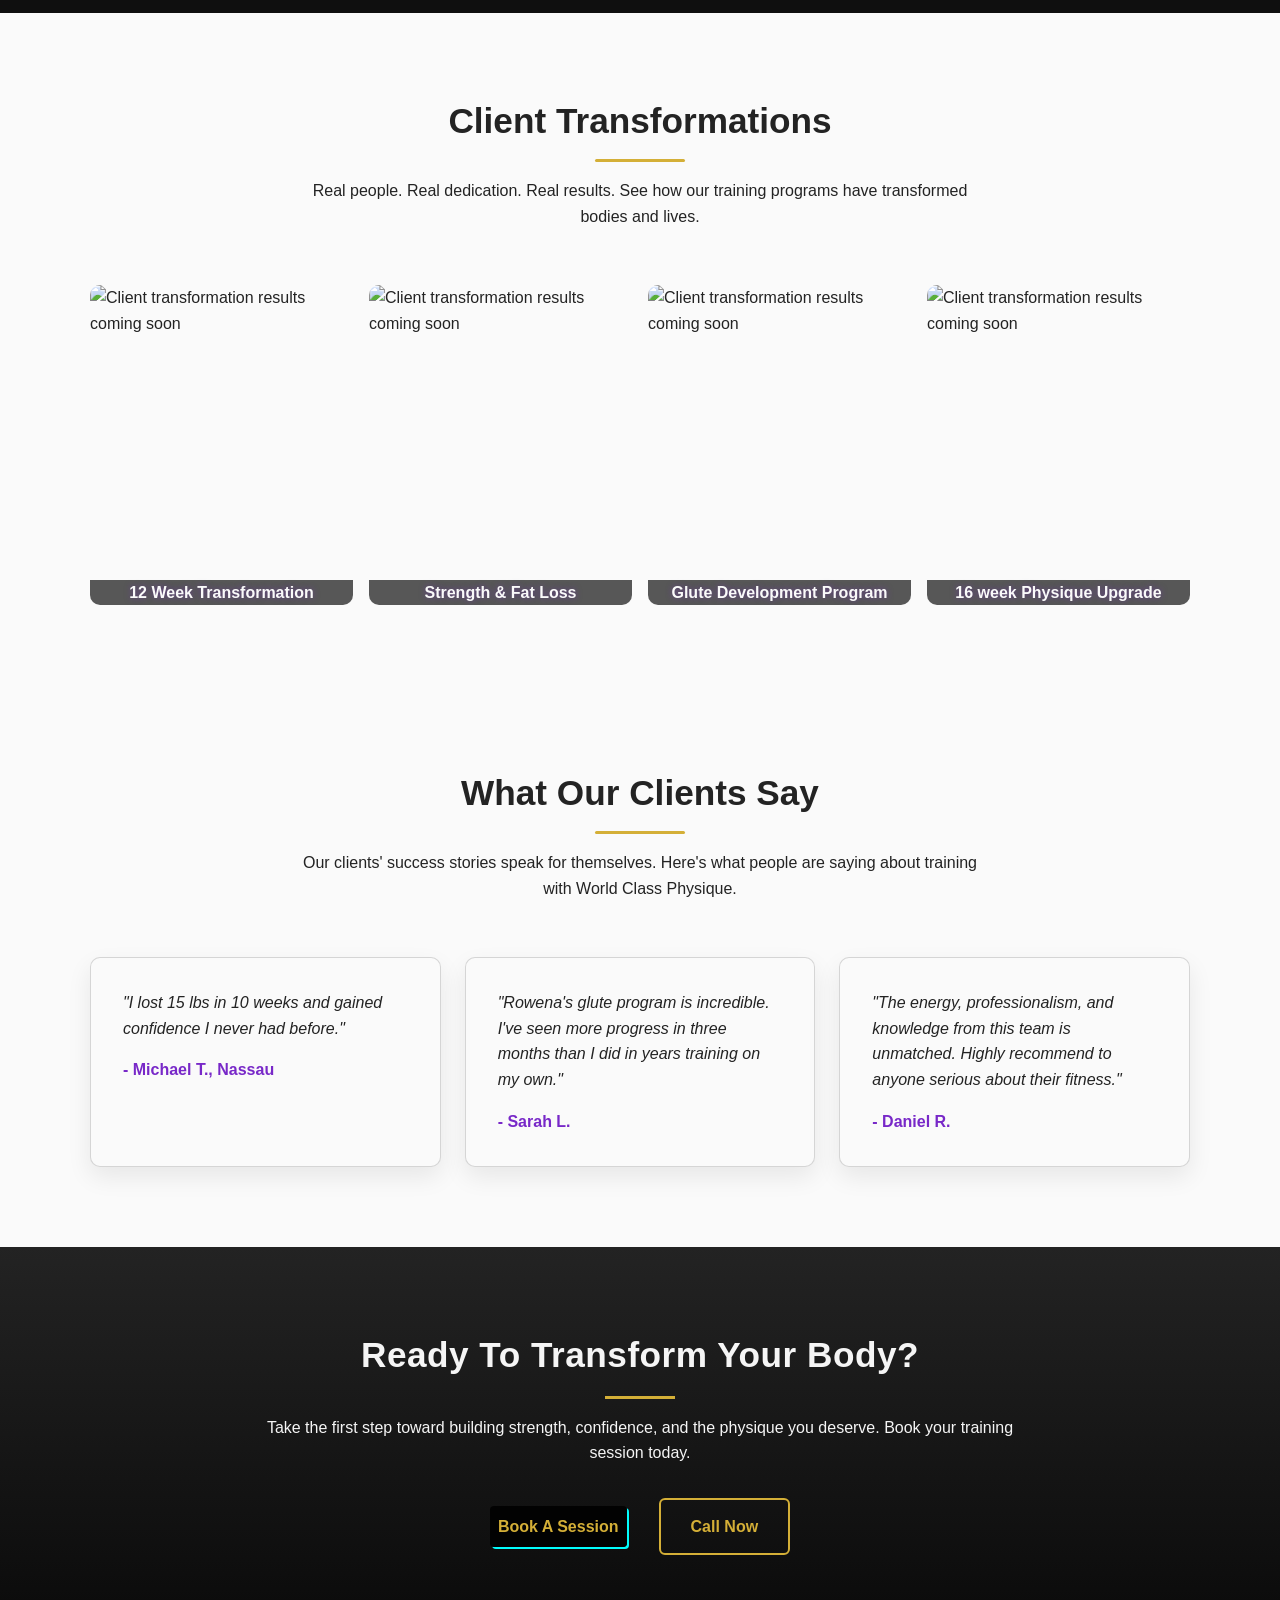
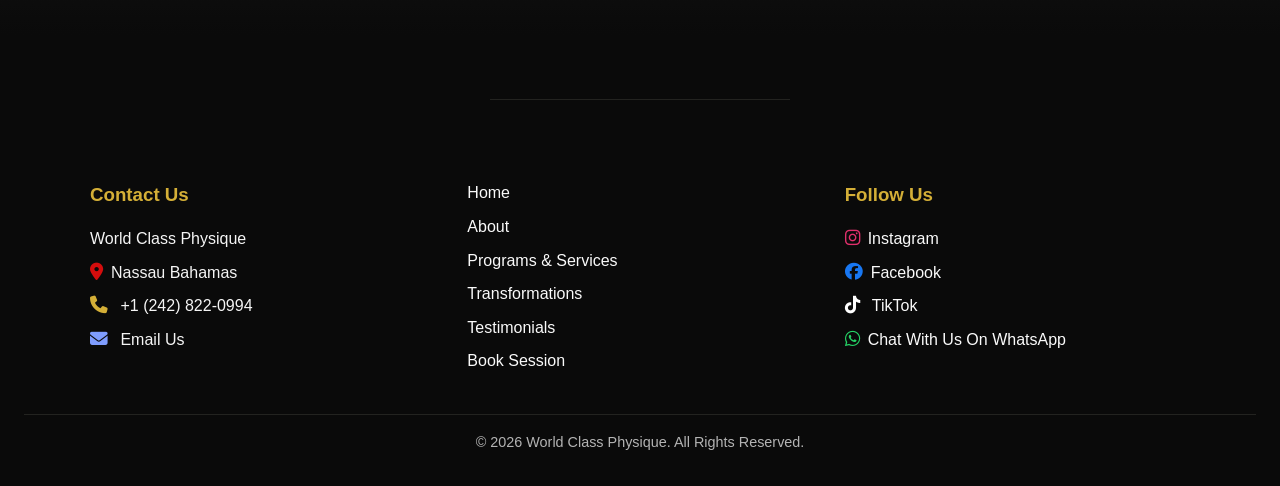
==== commit c62a35f8: "New update" ====
--- a/index.html
+++ b/index.html
@@ -9,9 +9,7 @@
   <title>World Class Physique | Personal Training Nassau</title>
   <link rel="stylesheet" type="text/css" href="./css/style.css" />
   <link rel="stylesheet" type="text/css" href="./css/root.css" />
-
   <link rel="icon" href="./images/favicon-16x16.png" />
-  <link rel="stylesheet" href="https://cdnjs.cloudflare.com/ajax/libs/font-awesome/6.5.0/css/all.min.css">
   <link rel="stylesheet" href="https://cdnjs.cloudflare.com/ajax/libs/font-awesome/6.5.0/css/all.min.css">
   <link rel="stylesheet" href="./css/icon.css" type="text/css"/>
 </head>
@@ -29,7 +27,7 @@
 
         <div class="logo">
           <a href="./index.html">
-           <img src="./images/Franks-Logo.png" alt="World Class Physique logo"/> 
+           <img src="./images/franks-logo.png" loading="lazy" alt="World Class Physique logo"/> 
           </a> 
         </div>
 
@@ -114,7 +112,7 @@
         <article class="trainer-card">
 
           <div class="trainer-image">
-            <img src="./images/Frank-Profile picture.webp" alt="Trainer posing in front of a hedge"/>
+            <img src="./images/frank-profile.webp" loading="lazy" alt="Frank Hall Jr personal trainer in Nassau Bahamas"/>
           </div>
 
           <h3>Frank Hall Jr.</h3>
@@ -138,7 +136,7 @@
         <article class="trainer-card">
 
           <div class="trainer-image">
-            <img src="./images/Trainer-Rowina.webp" alt="Trainer Rowina" />
+            <img src="./images/rowena-profile.webp" loading="lazy" alt="Rowena Pickstock fitness coach specializing in glute training"/>
           </div>
 
           <h3>Rowena Pickstock</h3>
@@ -183,7 +181,7 @@
         <article class="service-card">
 
           <div class="service-image">
-            <img src="./images/World class physique personal trainer.webp.webp" alt="Trainer training a client"/>
+            <img src="./images/world-class-physique-personal-trainer.webp" loading="lazy" alt="Trainer training a client"/>
           </div>
 
           <h3>Personal Training</h3>
@@ -199,7 +197,7 @@
         <article class="service-card">
 
           <div class="service-image">
-            <img src="./images/Group Training.webp" alt="A group doing a yoga pose"/>
+            <img src="./images/group-training.webp" loading="lazy" alt="A group doing a yoga pose"/>
           </div>
 
           <h3>Group training</h3>
@@ -214,7 +212,7 @@
         <article class="service-card">
 
           <div class="service-image">
-            <img src="./images/Custom workouts.jpg" alt="An athlete doing a yogo pose on top of a mountain"/>
+            <img src="./images/custom-workouts.jpg" loading="lazy" alt="An athlete doing a yogo pose on top of a mountain"/>
           </div>
 
           <h3>Corporate Wellness</h3>
@@ -229,7 +227,7 @@
         <article class="service-card">
 
           <div class="service-image">
-            <img src="./images/Physique nutrition.webp" alt="A plate of healthy food"/>
+            <img src="./images/physique-nutrition.webp" loading="lazy" alt="A plate of healthy food"/>
           </div>
 
           <h3>Nutrition Coaching</h3>
@@ -272,7 +270,7 @@
 
       <div class="section-header">
 
-        <h2> Client Transformations</h2>
+        <h2>Client Transformations</h2>
 
         <p>
           Real people. Real dedication. Real results. See how our training programs have transformed bodies and lives.
@@ -287,7 +285,7 @@
 
         <figure class="transformation-card">
 
-          <img src="./images/Coming-soon.jpg" alt="A building with the coming soon in the forground"/>
+          <img src="./images/coming-soon.jpg" loading="lazy" alt="Client transformation results coming soon"/>
 
           <figcaption>
             12 Week Transformation
@@ -298,7 +296,7 @@
 
         <figure class="transformation-card">
 
-           <img src="./images/Coming-soon.jpg" alt="A building with the coming soon in the forground"/>
+           <img src="./images/coming-soon.jpg" loading="lazy" alt="Client transformation results coming soon"/>
 
           <figcaption>
             Strength & Fat Loss
@@ -309,7 +307,7 @@
 
         <figure class="transformation-card">
 
-           <img src="./images/Coming-soon.jpg" alt="A building with the coming soon in the forground"/>
+           <img src="./images/coming-soon.jpg" loading="lazy" alt="Client transformation results coming soon"/>
 
           <figcaption>
             Glute Development Program
@@ -319,7 +317,7 @@
 
         <figure class="transformation-card">
 
-           <img src="./images/Coming-soon.jpg" alt="A building with the coming soon in the forground"/>
+           <img src="./images/coming-soon.jpg" loading="lazy" alt="Client transformation results coming soon"/>
 
           <figcaption>
             16 week Physique Upgrade
@@ -395,7 +393,7 @@
 
       <div class="booking-container">
 
-        <h2>Ready To Transfom Your Body?</h2>
+        <h2>Ready To Transform Your Body?</h2>
 
         <p>
           Take the first step toward building strength, confidence, and the physique you deserve. Book your training session today.
@@ -447,7 +445,7 @@
         <ul class="footer-links">
           <li><a href="#home">Home</a></li>
           <li><a href="#about">About</a></li>
-          <li><a href="#programs">Programs</a></li>
+          <li><a href="#programs-services">Programs & Services</a></li>
           <li><a href="#transformations">Transformations</a></li>
           <li><a href="#testimonials">Testimonials</a></li>
           <li><a href="./html/contact.html#booking">Book Session</a></li>
@@ -462,25 +460,25 @@
 
         <ul class="social-links">
           <li class="insta">
-            <a href="https://www.instagram.com/worldclassphysique_/" target="_blank">
+            <a href="https://www.instagram.com/worldclassphysique_/" target="_blank" rel="noopener noreferrer">
             <i class="fa-brands fa-instagram"></i>Instagram
             </a>
           </li>
 
           <li class="fbook">
-              <a href="https://www.facebook.com/share/1AwHvYga9V/?mibextid=wwXIfr" target="_blank">
+              <a href="https://www.facebook.com/share/1AwHvYga9V/?mibextid=wwXIfr" target="_blank" rel="noopener noreferrer">
                 <i class="fa-brands fa-facebook"></i>Facebook
               </a>
           </li>
 
           <li class="tik">
-            <a href="https://www.tiktok.com/@worldclass380" target="_blank">
+            <a href="https://www.tiktok.com/@worldclass380" target="_blank" rel="noopener noreferrer">
               <i class="fa-brands fa-tiktok"></i>
             TikTok</a>
           </li>
 
           <li class="whatsapp">
-            <a href="https://wa.me/12428220994" target="_blank">
+            <a href="https://wa.me/12428220994" target="_blank" rel="noopener noreferrer">
               <i class="fa-brands fa-whatsapp"></i>Chat With Us On WhatsApp
             </a>
           </li>
